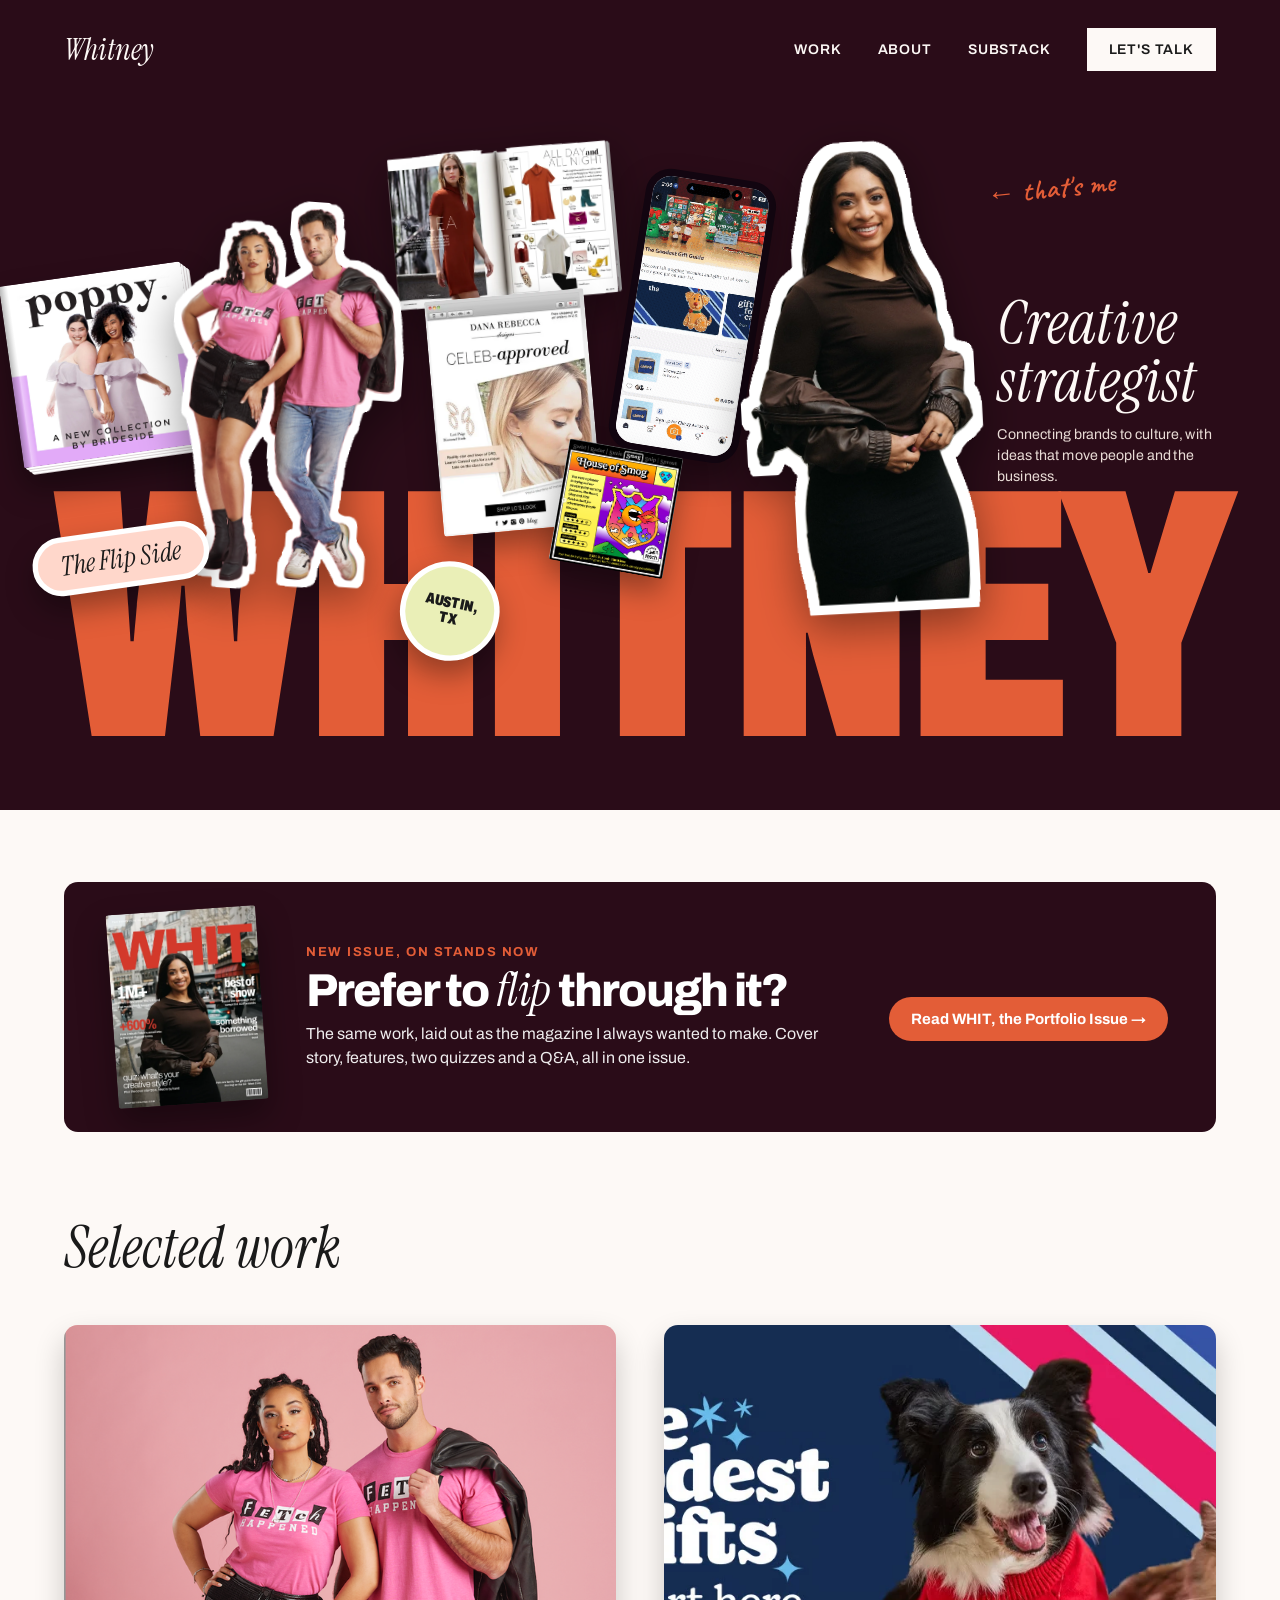
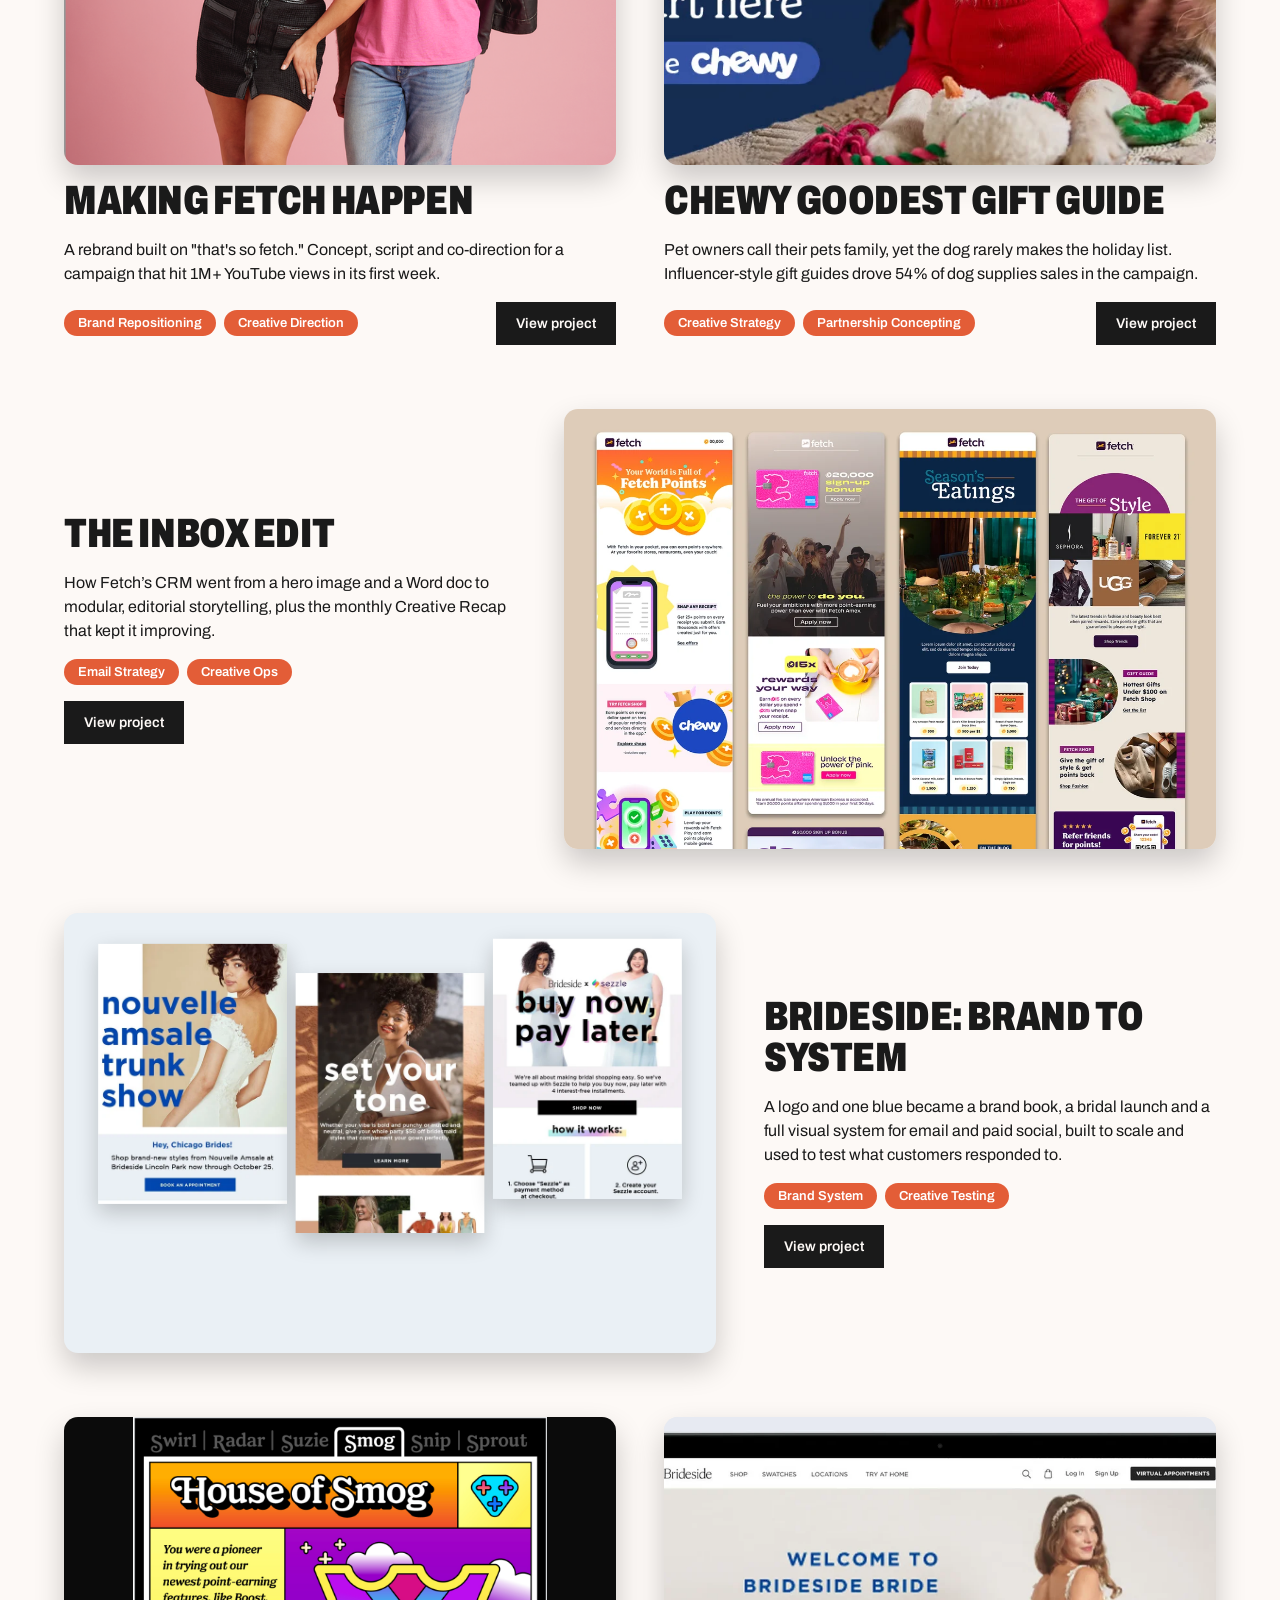
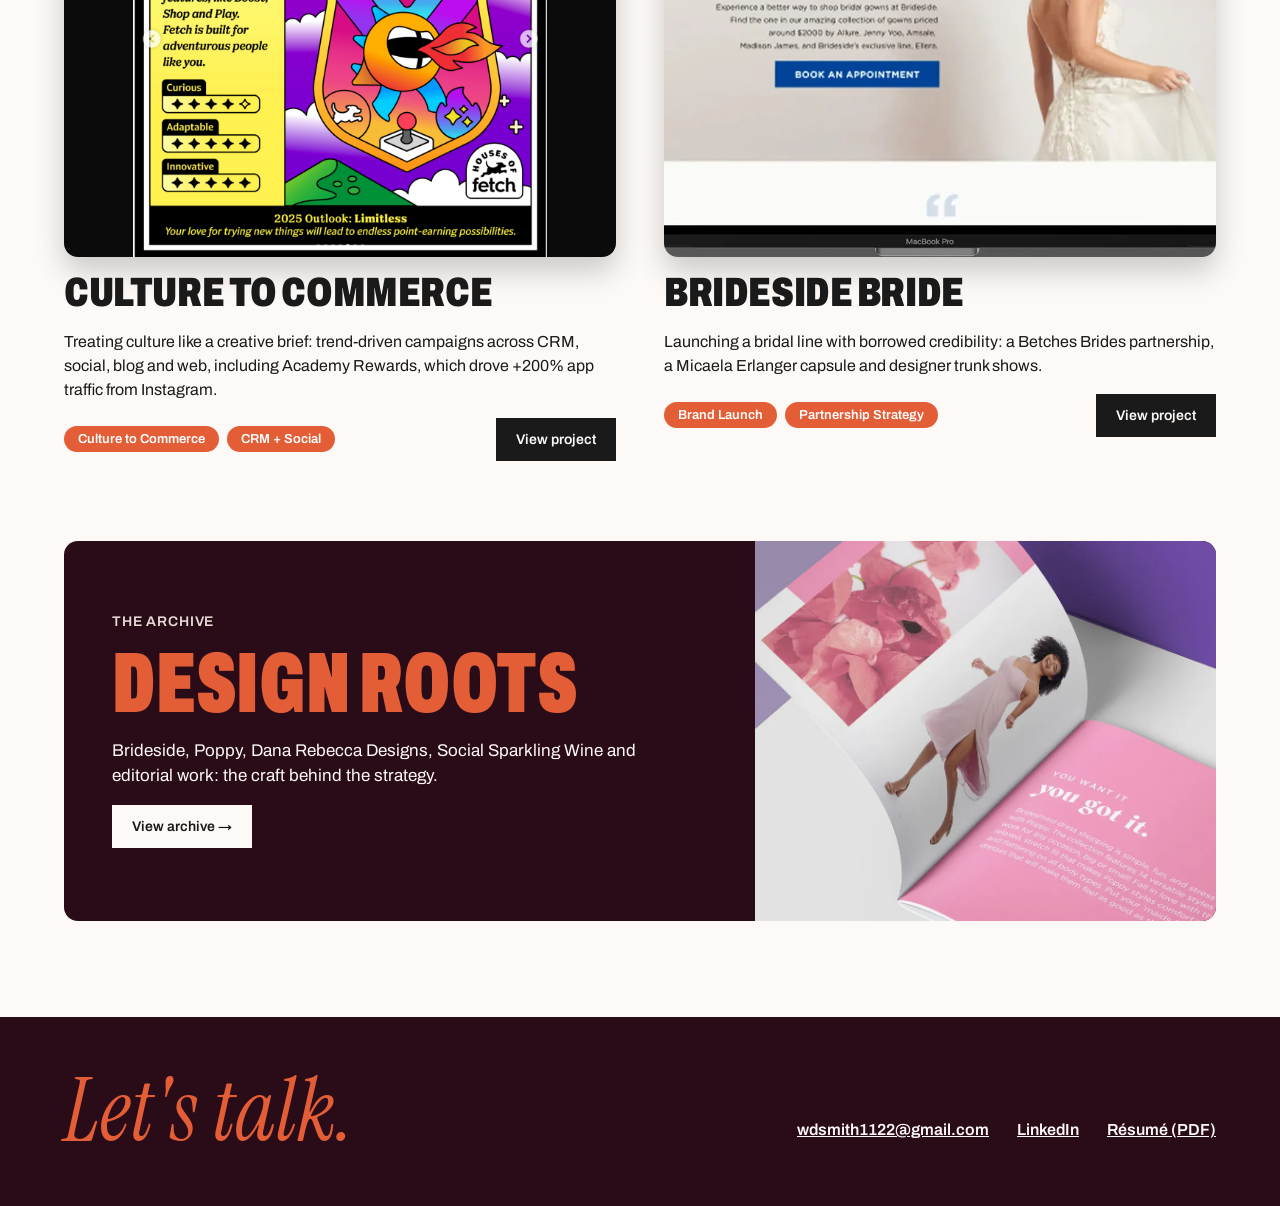
==== index.html @ ccc022b4 "Calmer palette: deep plum, coral, off-white, lime accent Co-Authored-By: Claude Opus 5.5 <noreply@an" ====
<!doctype html>
<html lang="en">
<head>
<meta charset="utf-8">
<meta name="viewport" content="width=device-width, initial-scale=1">
<title>Whitney Delyse Smith · Creative Strategist</title>
<meta name="description" content="Whitney Delyse Smith is a creative strategist and creative director in Austin, TX, connecting brands to culture with ideas that move people and the business.">
<meta property="og:title" content="Whitney Delyse Smith · Creative Strategist">
<meta property="og:description" content="Connecting brands to culture, with ideas that move people and the business.">
<meta property="og:image" content="https://whitneydelyse.com/img/og.jpg">
<meta property="og:type" content="website">
<meta name="twitter:card" content="summary_large_image">
<link rel="icon" href="/favicon.svg" type="image/svg+xml">
<link rel="preload" href="/fonts/archivo.woff" as="font" type="font/woff" crossorigin>
<link rel="stylesheet" href="/site.css">
<style>
.hero{position:relative;z-index:2}
.hero .stage{margin-bottom:calc(-200px * var(--s,1))}
.stage{position:relative;width:100%}
.stage-inner{position:absolute;left:0;top:0;transform-origin:0 0}
.stage-inner>*{position:absolute}
.cut{filter:drop-shadow(0 16px 24px rgba(0,0,0,.4))}
.card-shadow{border-radius:3px;box-shadow:0 16px 32px rgba(0,0,0,.35)}
.booklet{border-radius:2px 4px 4px 2px;box-shadow:2px 2px 0 #fff,3px 3px 0 #d9d2d4,5px 5px 0 #fff,6px 6px 0 #d9d2d4,8px 8px 0 #fff,9px 9px 0 #cfc6c9,0 22px 36px rgba(0,0,0,.45)}
.booklet img{width:100%;height:100%;object-fit:cover;border-radius:inherit}
.booklet::after{content:"";position:absolute;left:0;top:0;bottom:0;width:16px;background:linear-gradient(90deg,rgba(0,0,0,.28),rgba(0,0,0,.06) 45%,rgba(255,255,255,.35) 60%,transparent);border-radius:2px 0 0 2px}
.hero-tag{right:48px;top:220px;width:270px;display:flex;flex-direction:column;gap:16px}
.hero-tag .t,.tag-flow .t{font-family:var(--serif);font-style:italic;font-size:68px;line-height:.95}
.hero-tag p,.tag-flow p{font-size:16px;line-height:1.5;color:var(--sand)}
.tag-flow{display:none;padding:0 var(--pad) 40px;gap:12px;flex-direction:column}
.wordmark{position:relative;padding:24px 0 36px}
.wordmark h1{font-weight:900;font-stretch:62%;font-size:min(400px,27.8vw);line-height:.88;letter-spacing:-.02em;color:var(--gold);text-align:center;text-transform:uppercase}
@media (max-width:1024px){
  .hero-tag{display:none}
  .tag-flow{display:flex}
  .tag-flow .t{font-size:clamp(44px,8vw,64px)}
  .wordmark{padding:16px 0 24px}
}
.issue-ad{padding:72px var(--pad) 0}
.ia{position:relative;display:grid;grid-template-columns:150px 1fr;gap:44px;align-items:center;background:var(--dark);color:#fff;text-decoration:none;border-radius:var(--radius);padding:28px 48px;overflow:hidden}
.ia:hover{color:#fff}.ia:hover .ia-cover{transform:rotate(-2deg) translateY(-6px)}
.ia-cover{transform:rotate(-4deg);transition:transform .3s;box-shadow:0 16px 32px rgba(0,0,0,.35);border-radius:3px;overflow:hidden}
.ia-cover img{width:100%;aspect-ratio:680/880;object-fit:cover}
.ia-txt{display:grid;grid-template-columns:1fr auto;column-gap:40px;row-gap:10px;align-items:end;max-width:none}
.ia-kick,.ia-h,.ia-p{grid-column:1}.ia-cta{grid-column:2;grid-row:2/4;align-self:center!important}
.ia-kick{color:var(--gold);font-size:13px;font-weight:700;letter-spacing:.12em;text-transform:uppercase}
.ia-h{font-weight:800;font-size:clamp(34px,3.6vw,52px);line-height:.92;letter-spacing:-.04em}
.ia-h em{font-family:var(--serif);font-weight:400;font-style:italic;letter-spacing:-.01em}
.ia-p{font-size:16px;line-height:1.45;opacity:.92;max-width:560px}
.ia-cta{align-self:flex-start;background:var(--gold);color:#fff;padding:14px 22px;border-radius:999px;font-weight:700;font-size:15px}
@media (max-width:760px){.issue-ad{padding:48px var(--pad) 0}.ia{grid-template-columns:1fr;gap:24px;padding:32px 24px}.ia-cover{max-width:180px;margin:0 auto}.ia-txt{grid-template-columns:1fr}.ia-cta{grid-column:1;grid-row:auto;justify-self:start}}
#work{padding:88px var(--pad) 96px;display:flex;flex-direction:column;gap:48px}
.work-grid{display:grid;grid-template-columns:repeat(2,minmax(0,1fr));gap:64px 48px}
.card{display:flex;flex-direction:column;gap:16px}
.card h3,.wide h3{font-weight:900;font-stretch:75%;font-size:clamp(32px,3.2vw,46px);line-height:1;text-transform:uppercase;letter-spacing:-.01em}
.card .img{width:100%;height:440px;object-fit:cover;border-radius:var(--radius);box-shadow:0 14px 30px rgba(0,0,0,.2)}
.card a.imglink{display:block}
.drop{margin-top:0}
.wide{grid-column:span 2;display:grid;grid-template-columns:repeat(12,minmax(0,1fr));gap:48px;align-items:center}
.wide .txt{grid-column:span 5;display:flex;flex-direction:column;gap:16px}
.wide .pic{grid-column:span 7;height:440px;border-radius:var(--radius);overflow:hidden;display:block;box-shadow:0 14px 30px rgba(0,0,0,.2)}
.wide .btn{align-self:flex-start}
.mini-stage .stage-inner>img{width:220px;height:303px;object-fit:cover;object-position:50% 0;box-shadow:0 10px 24px rgba(0,0,0,.2)}
.roots{margin-top:32px;background:var(--dark);color:var(--cream);border-radius:var(--radius);text-decoration:none;display:grid;grid-template-columns:repeat(12,minmax(0,1fr));gap:32px;align-items:center;overflow:hidden}
.roots:hover{color:var(--cream)}
.roots .txt{grid-column:span 7;padding:48px;display:flex;flex-direction:column;gap:16px}
.roots .ttl{font-weight:900;font-stretch:62%;font-size:clamp(64px,6.7vw,96px);line-height:.9;text-transform:uppercase;color:var(--gold)}
.roots img{grid-column:span 5;width:100%;height:380px;object-fit:cover;object-position:40% 50%}
@media (max-width:1024px){
  .wide{gap:32px}
  .wide .txt{grid-column:span 6}.wide .pic{grid-column:span 6}
}
@media (max-width:760px){
  #work{padding:56px var(--pad) 64px;gap:32px}
  .work-grid{grid-template-columns:minmax(0,1fr);gap:56px}
  .drop{margin-top:0}
  .card .img{height:auto;aspect-ratio:4/3.4}
  .wide{grid-column:auto;grid-template-columns:minmax(0,1fr);gap:16px}
  .wide .txt,.wide .pic{grid-column:auto}
  .wide .pic{height:auto;aspect-ratio:4/3.4;order:-1}
  .wide .pic.mini-stage{aspect-ratio:auto}
  .roots{grid-template-columns:minmax(0,1fr);gap:0}
  .roots .txt,.roots img{grid-column:auto}
  .roots .txt{padding:28px}
  .roots img{height:240px;order:-1}
}
</style>
</head>
<body>
<a class="skip" href="#work">Skip to work</a>
<div class="page">

<header class="top">
<nav class="nav" aria-label="Main">
<a class="brand" href="/">Whitney</a>
<div class="links">
<a href="#work">Work</a>
<a href="/about/">About</a>
<a href="https://flipsidebywhit.substack.com" target="_blank" rel="noopener">Substack</a>
<a class="cta" href="#contact">Let's talk</a>
</div>
</nav>

<div class="hero">
<div class="stage" data-w="1440" data-h="580" data-w-narrow="1300" data-h-narrow="580">
<div class="stage-inner">
<img src="/img/mag-allday.webp" alt="Suki + Solaine lookbook spread" class="cut" style="left:430px;top:48px;width:270px;transform:rotate(-5deg)">
<div class="booklet" style="left:12px;top:196px;width:206px;height:206px;transform:rotate(-8deg)"><img src="/img/pp-cover.webp" alt="Poppy by Brideside lookbook cover"></div>
<img src="/img/f5f2af0478725aa4eef057b6601c4afe.png" alt="Cutout of two models in Fetch Happened tees" class="cut" style="left:190px;top:114px;height:440px;max-width:none;transform:rotate(4deg)">
<img src="/img/e10358fdbc56f5523f56ff898788fee0.webp" alt="Dana Rebecca Celeb-approved email featuring Lauren Conrad" class="card-shadow" style="left:488px;top:220px;width:180px;transform:rotate(-5deg)">
<div style="left:705px;top:84px;width:148px;height:320px;padding:8px;border-radius:28px;background:var(--ox-2);transform:rotate(9deg);box-shadow:0 16px 32px rgba(0,0,0,.35)"><img src="/img/9ff60d3e0447205bd7736ff23d696007.gif" alt="Fetch app screen recording with the Chewy gift guide" style="width:132px;height:304px;object-fit:cover;object-position:50% 0;border-radius:21px;background:#fff"></div>
<img src="/img/c0eb62f54182c34d6521df8a4551742c.webp" alt="Houses of Fetch recap card: House of Smog" class="card-shadow" style="left:628px;top:392px;width:130px;height:138px;object-fit:cover;transform:rotate(10deg)">
<img src="/img/f87c9c604edeb969b841bc26e8db37a4.png" alt="Cutout of Whitney smiling" class="cut" style="left:832px;top:48px;height:530px;max-width:none;transform:rotate(-3deg)">
<span class="hand" style="left:1110px;top:80px;font-size:32px;color:var(--gold);transform:rotate(-6deg);white-space:nowrap">&larr; that's me</span>
<a href="https://flipsidebywhit.substack.com" target="_blank" rel="noopener" style="left:36px;top:484px;transform:rotate(-8deg);background:var(--pink);color:var(--ox);text-decoration:none;border:6px solid #fff;border-radius:999px;padding:12px 26px;font-family:var(--serif);font-style:italic;font-size:30px;line-height:1;box-shadow:0 16px 32px rgba(0,0,0,.35);white-space:nowrap">The Flip Side</a>
<span style="left:450px;top:520px;width:112px;height:112px;border-radius:50%;border:6px solid #fff;background:var(--lime);color:var(--ox);display:flex;flex-direction:column;align-items:center;justify-content:center;transform:rotate(12deg);font-weight:900;font-stretch:75%;font-size:17px;line-height:1.05;text-transform:uppercase;text-align:center;box-shadow:0 16px 32px rgba(0,0,0,.35)">Austin,<br>TX</span>
<div class="hero-tag">
<span class="t">Creative strategist</span>
<p>Connecting brands to culture, with ideas that move people and the business.</p>
</div>
</div>
</div>
</div>

<div class="wordmark"><h1>Whitney<span class="sr"> Delyse Smith, creative strategist</span></h1></div>
<div class="tag-flow">
<span class="t">Creative strategist</span>
<p>Connecting brands to culture, with ideas that move people and the business.</p>
</div>
</header>

<main>
<section class="issue-ad" aria-label="Read the portfolio as a magazine">
<a class="ia" href="/magazine/">
<div class="ia-cover"><img src="/img/whit-cover.webp" alt="Cover of WHIT, The Portfolio Issue" loading="lazy"></div>
<div class="ia-txt">
<span class="ia-kick">New issue, on stands now</span>
<span class="ia-h">Prefer to <em>flip</em> through it?</span>
<span class="ia-p">The same work, laid out as the magazine I always wanted to make. Cover story, features, two quizzes and a Q&amp;A, all in one issue.</span>
<span class="ia-cta">Read <b>WHIT</b>, the Portfolio Issue &rarr;</span>
</div>
</a>
</section>
<section id="work">
<div style="display:flex;align-items:baseline;gap:24px">
<h2 class="h-section">Selected work</h2>
</div>
<div class="work-grid">

<article class="card">
<a class="imglink" href="/making-fetch-happen/" tabindex="-1" aria-hidden="true"><img class="img" src="/img/50a2e0c58c712f411a15035d5610bd7b.webp" alt="" style="object-position:50% 22%;background:var(--pink)" loading="lazy"></a>
<h3>Making Fetch Happen</h3>
<p class="body">A rebrand built on "that's so fetch." Concept, script and co-direction for a campaign that hit 1M+ YouTube views in its first week.</p>
<div class="tagrow"><div class="tags"><span class="pill">Brand Repositioning</span><span class="pill">Creative Direction</span></div><a class="btn" href="/making-fetch-happen/">View project</a></div>
</article>

<article class="card drop">
<a class="imglink" href="/chewy-gift-guide/" tabindex="-1" aria-hidden="true"><img class="img" src="/img/7b4b87f917652694bda44891c0d646e3.webp" alt="" style="object-position:62% 50%" loading="lazy"></a>
<h3>Chewy Goodest Gift Guide</h3>
<p class="body">Pet owners call their pets family, yet the dog rarely makes the holiday list. Influencer-style gift guides drove 54% of dog supplies sales in the campaign.</p>
<div class="tagrow"><div class="tags"><span class="pill">Creative Strategy</span><span class="pill">Partnership Concepting</span></div><a class="btn" href="/chewy-gift-guide/">View project</a></div>
</article>

<article class="wide">
<div class="txt">
<h3>The Inbox Edit</h3>
<p class="body">How Fetch&rsquo;s CRM went from a hero image and a Word doc to modular, editorial storytelling, plus the monthly Creative Recap that kept it improving.</p>
<div class="tags"><span class="pill">Email Strategy</span><span class="pill">Creative Ops</span></div>
<a class="btn" href="/fetch-email/">View project</a>
</div>
<a class="pic" href="/fetch-email/" tabindex="-1" aria-hidden="true"><img src="/img/64aa64cd17b05e166dabbc33adcb8d55.webp" alt="" style="width:100%;height:100%;object-fit:cover;object-position:50% 0" loading="lazy"></a>
</article>

<article class="wide">
<a class="pic mini-stage" href="/brideside-system/" tabindex="-1" aria-hidden="true" style="background:#EAF0F5">
<div class="stage" data-w="760" data-h="440" style="height:100%">
<div class="stage-inner">
<img src="/img/34ed9cff45be779c2169a8372ba43d58.webp" alt="" style="left:40px;top:36px" loading="lazy">
<img src="/img/1da2da8d241b5a6433d2bf955c11145b.webp" alt="" style="left:270px;top:70px" loading="lazy">
<img src="/img/519c843fa3a79ad856d8524556626ea0.webp" alt="" style="left:500px;top:30px" loading="lazy">
</div>
</div>
</a>
<div class="txt">
<h3>Brideside: Brand to System</h3>
<p class="body">A logo and one blue became a brand book, a bridal launch and a full visual system for email and paid social, built to scale and used to test what customers responded to.</p>
<div class="tags"><span class="pill">Brand System</span><span class="pill">Creative Testing</span></div>
<a class="btn" href="/brideside-system/">View project</a>
</div>
</article>

<article class="card">
<a class="imglink" href="/culture-to-commerce/" tabindex="-1" aria-hidden="true"><img class="img" src="/img/c0eb62f54182c34d6521df8a4551742c.webp" alt="" style="object-fit:contain;background:#0B0B0B" loading="lazy"></a>
<h3>Culture to Commerce</h3>
<p class="body">Treating culture like a creative brief: trend-driven campaigns across CRM, social, blog and web, including Academy Rewards, which drove +200% app traffic from Instagram.</p>
<div class="tagrow"><div class="tags"><span class="pill">Culture to Commerce</span><span class="pill">CRM + Social</span></div><a class="btn" href="/culture-to-commerce/">View project</a></div>
</article>

<article class="card drop">
<a class="imglink" href="/brideside-bride/" tabindex="-1" aria-hidden="true"><img class="img" src="/img/cf546ed3ad93695551b9c2699a071a9a.webp" alt="" style="object-position:50% 0;background:#E6EAF2" loading="lazy"></a>
<h3>Brideside BRIDE</h3>
<p class="body">Launching a bridal line with borrowed credibility: a Betches Brides partnership, a Micaela Erlanger capsule and designer trunk shows.</p>
<div class="tagrow"><div class="tags"><span class="pill">Brand Launch</span><span class="pill">Partnership Strategy</span></div><a class="btn" href="/brideside-bride/">View project</a></div>
</article>

</div>

<a class="roots" href="/design-roots/">
<span class="txt">
<span class="eyebrow muted">The archive</span>
<span class="ttl">Design Roots</span>
<span style="font-size:17px;line-height:1.5">Brideside, Poppy, Dana Rebecca Designs, Social Sparkling Wine and editorial work: the craft behind the strategy.</span>
<span class="btn light" style="align-self:flex-start">View archive &rarr;</span>
</span>
<img src="/img/9933e3904417b1840c2b9928652eb2ff.webp" alt="Poppy brand book spread" loading="lazy">
</a>
</section>
</main>

<footer class="footer" id="contact">
<span class="big">Let's talk.</span>
<div class="links">
<a href="mailto:wdsmith1122@gmail.com">wdsmith1122@gmail.com</a>
<a href="https://www.linkedin.com/in/whitneydsmith1" target="_blank" rel="noopener">LinkedIn</a>
<a href="https://docs.google.com/document/d/1M2qHuFPSoKueWIUL6fcHE2FIn6Q889Xtm_iDmG9Anfg/export?format=pdf" target="_blank" rel="noopener">Résumé (PDF)</a>
</div>
</footer>

</div>
<script src="/site.js" defer></script>
</body>
</html>
---- site.css ----
/* whitneydelyse.com — shared styles */
@font-face{font-family:'Archivo';src:url('/fonts/archivo.woff') format('woff');font-weight:100 900;font-stretch:62% 125%;font-style:normal;font-display:swap}
@font-face{font-family:'Instrument Serif';src:url('/fonts/instrument-serif.woff') format('woff');font-style:normal;font-display:swap}
@font-face{font-family:'Instrument Serif';src:url('/fonts/instrument-serif-italic.woff') format('woff');font-style:italic;font-display:swap}
@font-face{font-family:'Caveat';src:url('/fonts/caveat.woff') format('woff');font-weight:400 700;font-display:swap}

:root{
  --ox:#1A1A1A; --ox-2:#120510; --dark:#2A0C18; --wine:#E35D37; --line:#8A8A8A;
  --cream:#FDF9F6; --sand:#E9DCD6; --blush:#FDF9F6; --pink:#FFD7CB;
  --rose:#E35D37; --gold:#E35D37; --lime:#EAEFB7; --soft:#F6ECE6;
  --pad:64px; --gap:32px; --radius:14px;
  --serif:'Instrument Serif',Georgia,serif;
  --sans:'Archivo',system-ui,sans-serif;
  --hand:'Caveat',cursive;
}
@media (max-width:1024px){:root{--pad:40px;--gap:24px}}
@media (max-width:700px){:root{--pad:20px;--gap:16px;--radius:10px}}

*,*::before,*::after{box-sizing:border-box}
html{-webkit-text-size-adjust:100%;scroll-behavior:smooth}
body{margin:0;font-family:var(--sans);background:var(--blush);color:var(--ox);overflow-x:hidden}
img,video{max-width:100%;display:block}
a{color:var(--ox)} a:hover{color:var(--wine)}
h1,h2,h3,p{margin:0}
.page{max-width:1440px;margin:0 auto;background:var(--blush);min-height:100vh;display:flex;flex-direction:column;overflow:hidden}
.skip{position:absolute;left:-999px;top:0;background:var(--soft);color:var(--ox);padding:10px 16px;z-index:100}
.skip:focus{left:8px;top:8px}

/* ---------- type ---------- */
.serif{font-family:var(--serif);font-style:italic;font-weight:400}
.hand{font-family:var(--hand);font-weight:600}
.cond{font-weight:900;font-stretch:62%;text-transform:uppercase}
.cond75{font-weight:900;font-stretch:75%;text-transform:uppercase}
.eyebrow{font-size:14px;font-weight:600;letter-spacing:.06em;text-transform:uppercase}
.label{font-size:12px;font-weight:600;letter-spacing:.08em;text-transform:uppercase}
.h-section{font-family:var(--serif);font-style:italic;font-weight:400;font-size:clamp(40px,4.45vw,64px);line-height:1}
.h-big{font-family:var(--serif);font-style:italic;font-weight:400;font-size:clamp(56px,8.3vw,120px);line-height:.9}
.h-hero{font-weight:900;font-stretch:62%;text-transform:uppercase;font-size:clamp(68px,15.3vw,220px);line-height:.86;letter-spacing:-.015em;color:var(--gold)}
.dek{font-family:var(--serif);font-style:italic;font-size:clamp(26px,3.05vw,44px);line-height:1.15;max-width:900px}
.body-lg{font-size:clamp(18px,1.53vw,22px);line-height:1.55}
.body{font-size:16px;line-height:1.5}
.muted{color:var(--sand)}

/* ---------- nav ---------- */
.top{background:var(--dark);color:var(--cream);display:flex;flex-direction:column}
.nav{display:flex;justify-content:space-between;align-items:center;gap:16px 24px;padding:28px var(--pad);flex-wrap:wrap}
.nav .brand{font-family:var(--serif);font-style:italic;font-size:30px;color:var(--cream);text-decoration:none;white-space:nowrap}
.nav .links{display:flex;gap:36px;align-items:center;font-size:14px;font-weight:600;text-transform:uppercase;letter-spacing:.06em}
.nav .links a{color:var(--cream);text-decoration:none;padding:12px 0}
.nav .links a.cta{background:var(--cream);color:var(--ox);padding:14px 22px}
.nav .links a:hover{color:var(--gold)} .nav .links a.cta:hover{background:var(--soft);color:var(--ox)}
@media (max-width:700px){
  .nav{padding:18px var(--pad)}
  .nav .brand{font-size:26px}
  .nav .links{gap:20px;font-size:12px;width:100%;justify-content:space-between}
  .nav .links a.cta{padding:10px 14px}
}

/* ---------- buttons & pills ---------- */
.btn{display:inline-block;background:var(--ox);color:var(--cream);text-decoration:none;padding:14px 20px;font-size:14px;font-weight:600;white-space:nowrap}
.btn:hover{background:var(--wine);color:var(--cream)}
.btn.light{background:var(--cream);color:var(--ox)}
.tags{display:flex;gap:8px;flex-wrap:wrap}
.pill{background:var(--rose);color:#fff;border-radius:999px;padding:6px 14px;font-size:13px;font-weight:600;white-space:nowrap}
.tagrow{display:flex;justify-content:space-between;align-items:center;gap:16px;flex-wrap:wrap}

/* ---------- layout ---------- */
.wrap{padding-left:var(--pad);padding-right:var(--pad)}
.g12{display:grid;grid-template-columns:repeat(12,minmax(0,1fr));gap:var(--gap)}
.s2{grid-column:span 2}.s3{grid-column:span 3}.s4{grid-column:span 4}.s5{grid-column:span 5}.s6{grid-column:span 6}
.s7{grid-column:span 7}.s8{grid-column:span 8}.s9{grid-column:span 9}.s10{grid-column:span 10}.s12{grid-column:span 12}
.cols2{display:grid;grid-template-columns:repeat(2,minmax(0,1fr));gap:24px}
.cols3{display:grid;grid-template-columns:repeat(3,minmax(0,1fr));gap:24px}
.cols4{display:grid;grid-template-columns:repeat(4,minmax(0,1fr));gap:24px}
.span2{grid-column:span 2}
.stack{display:flex;flex-direction:column}
@media (max-width:900px){
  .g12>*{grid-column:1/-1}
  .cols4{grid-template-columns:repeat(2,minmax(0,1fr))}
  .cols3{grid-template-columns:repeat(2,minmax(0,1fr))}
  .cols3>.span2{grid-column:1/-1}
}
@media (max-width:600px){
  .cols2,.cols3,.cols4{grid-template-columns:minmax(0,1fr)}
  .span2{grid-column:auto}
  .cols4.keep2{grid-template-columns:repeat(2,minmax(0,1fr))}
}

/* ---------- case study header ---------- */
.cs-head{padding:48px var(--pad) 0;display:flex;flex-direction:column;gap:28px}
.back{color:var(--sand);font-size:14px;font-weight:600;text-transform:uppercase;letter-spacing:.06em;text-decoration:none;padding:8px 0;align-self:flex-start}
.back:hover{color:var(--gold)}
.meta{margin:56px var(--pad) 0;border-top:1px solid var(--line);padding-top:24px;display:grid;grid-template-columns:repeat(4,minmax(0,1fr));gap:32px}
.meta>div{display:flex;flex-direction:column;gap:6px}
.meta .label{color:var(--sand)} .meta span:last-child{font-size:18px;line-height:1.35}
@media (max-width:900px){.meta{grid-template-columns:repeat(2,minmax(0,1fr));gap:24px}}
@media (max-width:700px){.cs-head{padding-top:28px;gap:20px}.meta{margin-top:36px}.meta span:last-child{font-size:16px}}

/* ---------- media ---------- */
.ph{width:100%;object-fit:cover;border-radius:var(--radius);background:var(--pink)}
.h-440{height:440px}.h-480{height:480px}.h-560{height:560px}.h-680{height:680px}
@media (max-width:1024px){.h-680{height:520px}.h-560{height:460px}}
@media (max-width:700px){
  .h-440,.h-480,.h-560{height:auto;aspect-ratio:4/5}
  .h-680{height:auto;aspect-ratio:4/3}
  .ph.wide{aspect-ratio:4/3}
}
.shadow{box-shadow:0 14px 30px rgba(58,15,18,.2)}

.video{position:relative;display:block;border-radius:var(--radius);overflow:hidden;background:var(--dark);text-decoration:none}
.video img{width:100%;height:100%;object-fit:cover}
.video .play{position:absolute;left:50%;top:50%;width:136px;height:136px;transform:translate(-50%,-50%);border-radius:50%;background:var(--soft);display:flex;align-items:center;justify-content:center;box-shadow:0 12px 32px rgba(0,0,0,.35);transition:transform .2s}
.video:hover .play{transform:translate(-50%,-50%) scale(1.06)}
.video .chip{position:absolute;left:28px;bottom:28px;background:var(--dark);color:var(--cream);border-radius:999px;padding:12px 20px;font-size:15px;font-weight:700;letter-spacing:.04em;text-transform:uppercase}
.video iframe{position:absolute;inset:0;width:100%;height:100%;border:0}
@media (max-width:700px){.video .play{width:84px;height:84px}.video .play svg{width:34px;height:34px}.video .chip{left:14px;bottom:14px;font-size:12px;padding:9px 14px}}

/* ---------- stats ---------- */
.stat{background:var(--dark);color:var(--cream);border-radius:var(--radius);padding:36px;display:flex;flex-direction:column;gap:12px}
.stat .num{font-weight:900;font-stretch:62%;font-size:clamp(64px,6.7vw,96px);line-height:.9;color:var(--gold)}
.stat .cap{font-size:16px;line-height:1.4}
@media (max-width:700px){.stat{padding:24px}}

/* ---------- callouts ---------- */
.callout{background:var(--pink);border-radius:var(--radius);padding:48px;display:flex;flex-direction:column;gap:16px}
.callout .big{font-weight:900;font-stretch:75%;font-size:clamp(30px,3.9vw,56px);line-height:1.02;text-transform:uppercase}
@media (max-width:700px){.callout{padding:28px}}

/* ---------- next project ---------- */
a.next{margin:120px var(--pad) 96px;border-top:1px solid var(--ox);padding-top:32px;display:flex;justify-content:space-between;align-items:flex-end;gap:24px;text-decoration:none;color:var(--ox)}
a.next .title{font-weight:900;font-stretch:62%;font-size:clamp(48px,8.3vw,120px);line-height:.9;text-transform:uppercase}
a.next .arrow{font-size:clamp(40px,5vw,72px);line-height:1;transition:transform .2s}
a.next:hover .arrow{transform:translateX(8px)}
@media (max-width:700px){a.next{margin:72px var(--pad) 56px}}

/* ---------- footer ---------- */
.footer{margin-top:auto;background:var(--dark);color:var(--cream);padding:56px var(--pad);display:flex;justify-content:space-between;align-items:flex-end;gap:24px;flex-wrap:wrap}
.footer .big{font-family:var(--serif);font-style:italic;font-size:clamp(64px,6.7vw,96px);line-height:.9;color:var(--gold)}
.footer .links{display:flex;gap:28px;font-size:16px;font-weight:600;flex-wrap:wrap}
.footer .links a{color:var(--cream);padding:12px 0}
.footer .links a:hover{color:var(--gold)}
@media (max-width:700px){.footer{flex-direction:column;align-items:flex-start;padding:44px var(--pad)}.footer .links{flex-direction:column;gap:4px}}

/* ---------- slider ---------- */
.slider{position:relative}
.slider .swipe{display:flex;overflow-x:auto;scroll-snap-type:x mandatory;scrollbar-width:none;-webkit-overflow-scrolling:touch;overscroll-behavior-x:contain}
.slider .swipe::-webkit-scrollbar{display:none}
.slider .swipe>*{flex:0 0 100%;scroll-snap-align:start}
.slider .dots{display:flex;gap:10px;justify-content:center;padding-top:16px}
.slider .dots button{width:10px;height:10px;padding:0;border:0;border-radius:50%;background:currentColor;opacity:.3;cursor:pointer}
.slider .dots button[aria-current="true"]{opacity:1;width:26px;border-radius:999px}
.slider .arrow{position:absolute;top:50%;transform:translateY(-50%);width:48px;height:48px;border-radius:50%;border:0;background:var(--cream);color:var(--ox);font-size:22px;cursor:pointer;box-shadow:0 6px 16px rgba(0,0,0,.2);display:flex;align-items:center;justify-content:center;z-index:2}
.slider .arrow.prev{left:12px}.slider .arrow.next{right:12px}
.slider .arrow[disabled]{opacity:0;pointer-events:none}
@media (hover:none){.slider .arrow{display:none}}

/* utilities */
.sr{position:absolute;width:1px;height:1px;overflow:hidden;clip:rect(0 0 0 0);white-space:nowrap}
.rot-l{transform:rotate(-1.2deg)}.rot-r{transform:rotate(1.4deg)}
@media (max-width:700px){.rot-l,.rot-r{transform:none}}
@media (prefers-reduced-motion:reduce){html{scroll-behavior:auto}*{transition:none!important}}
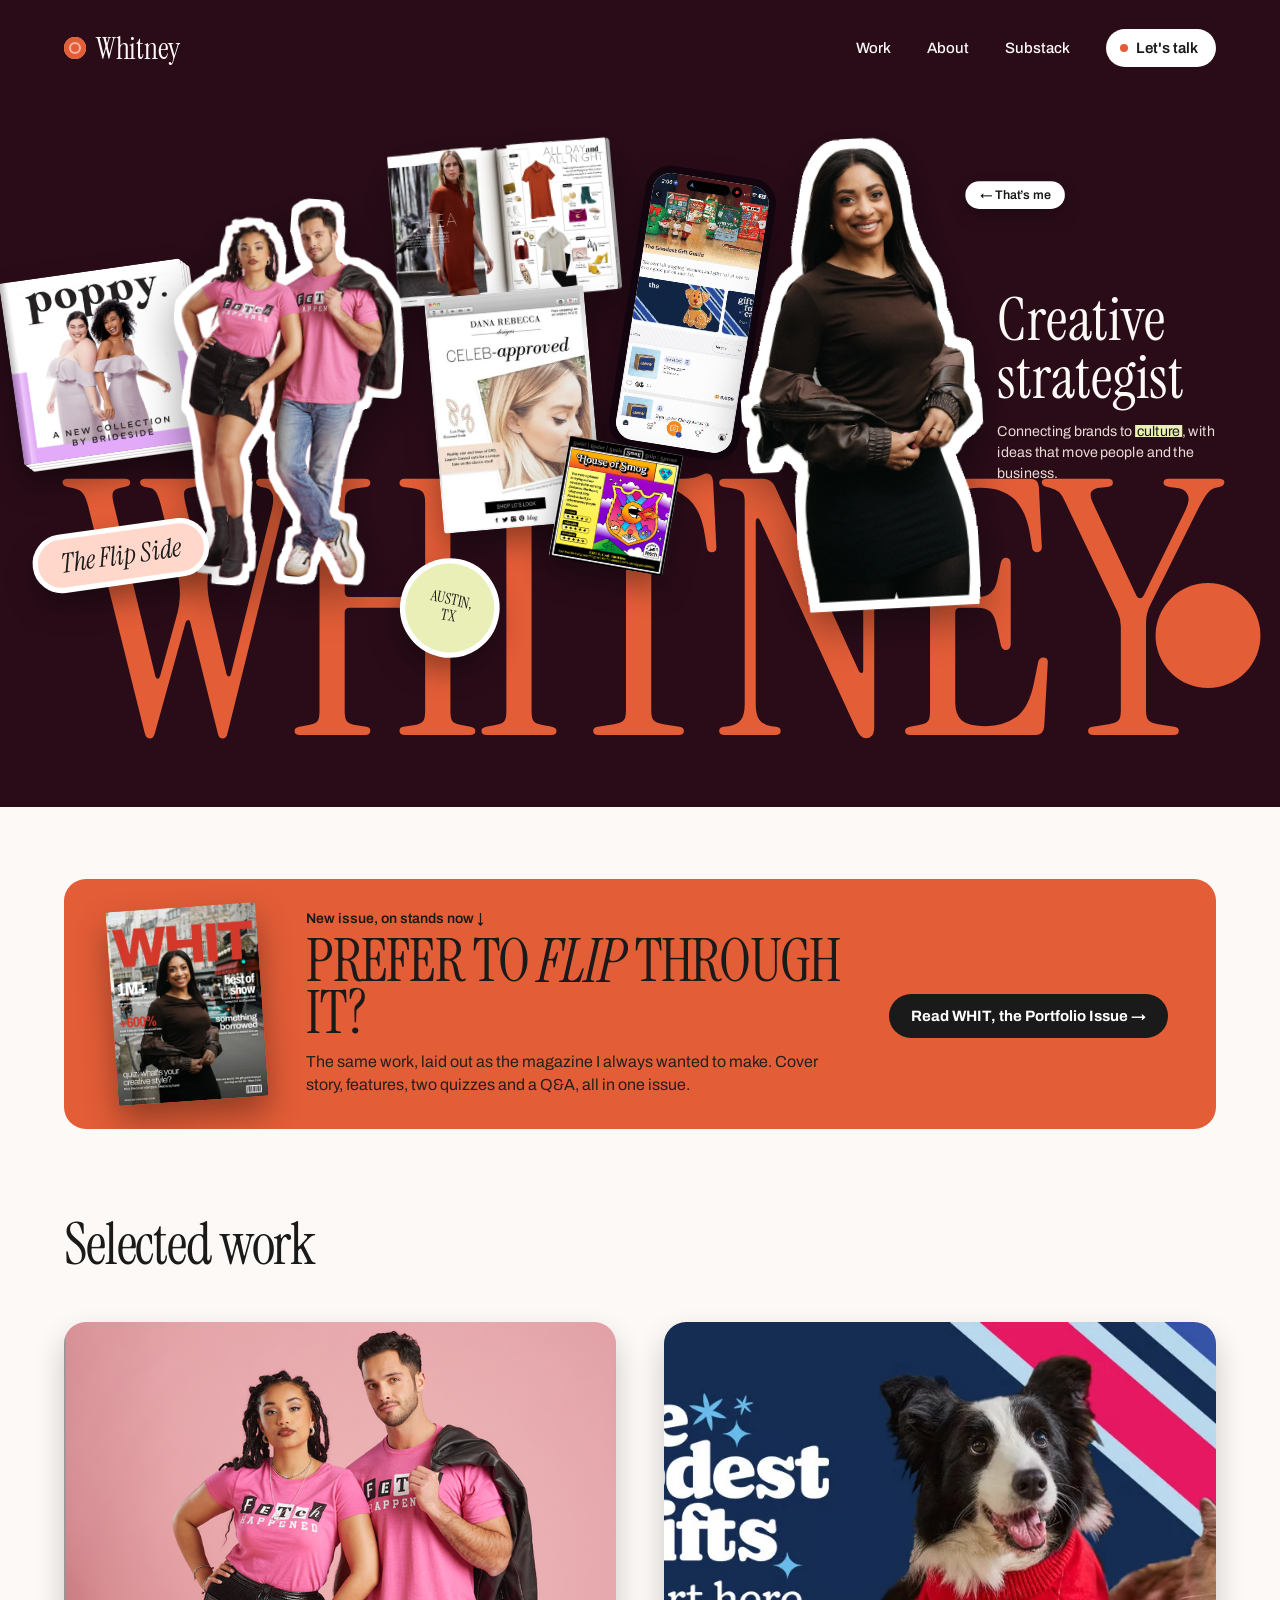
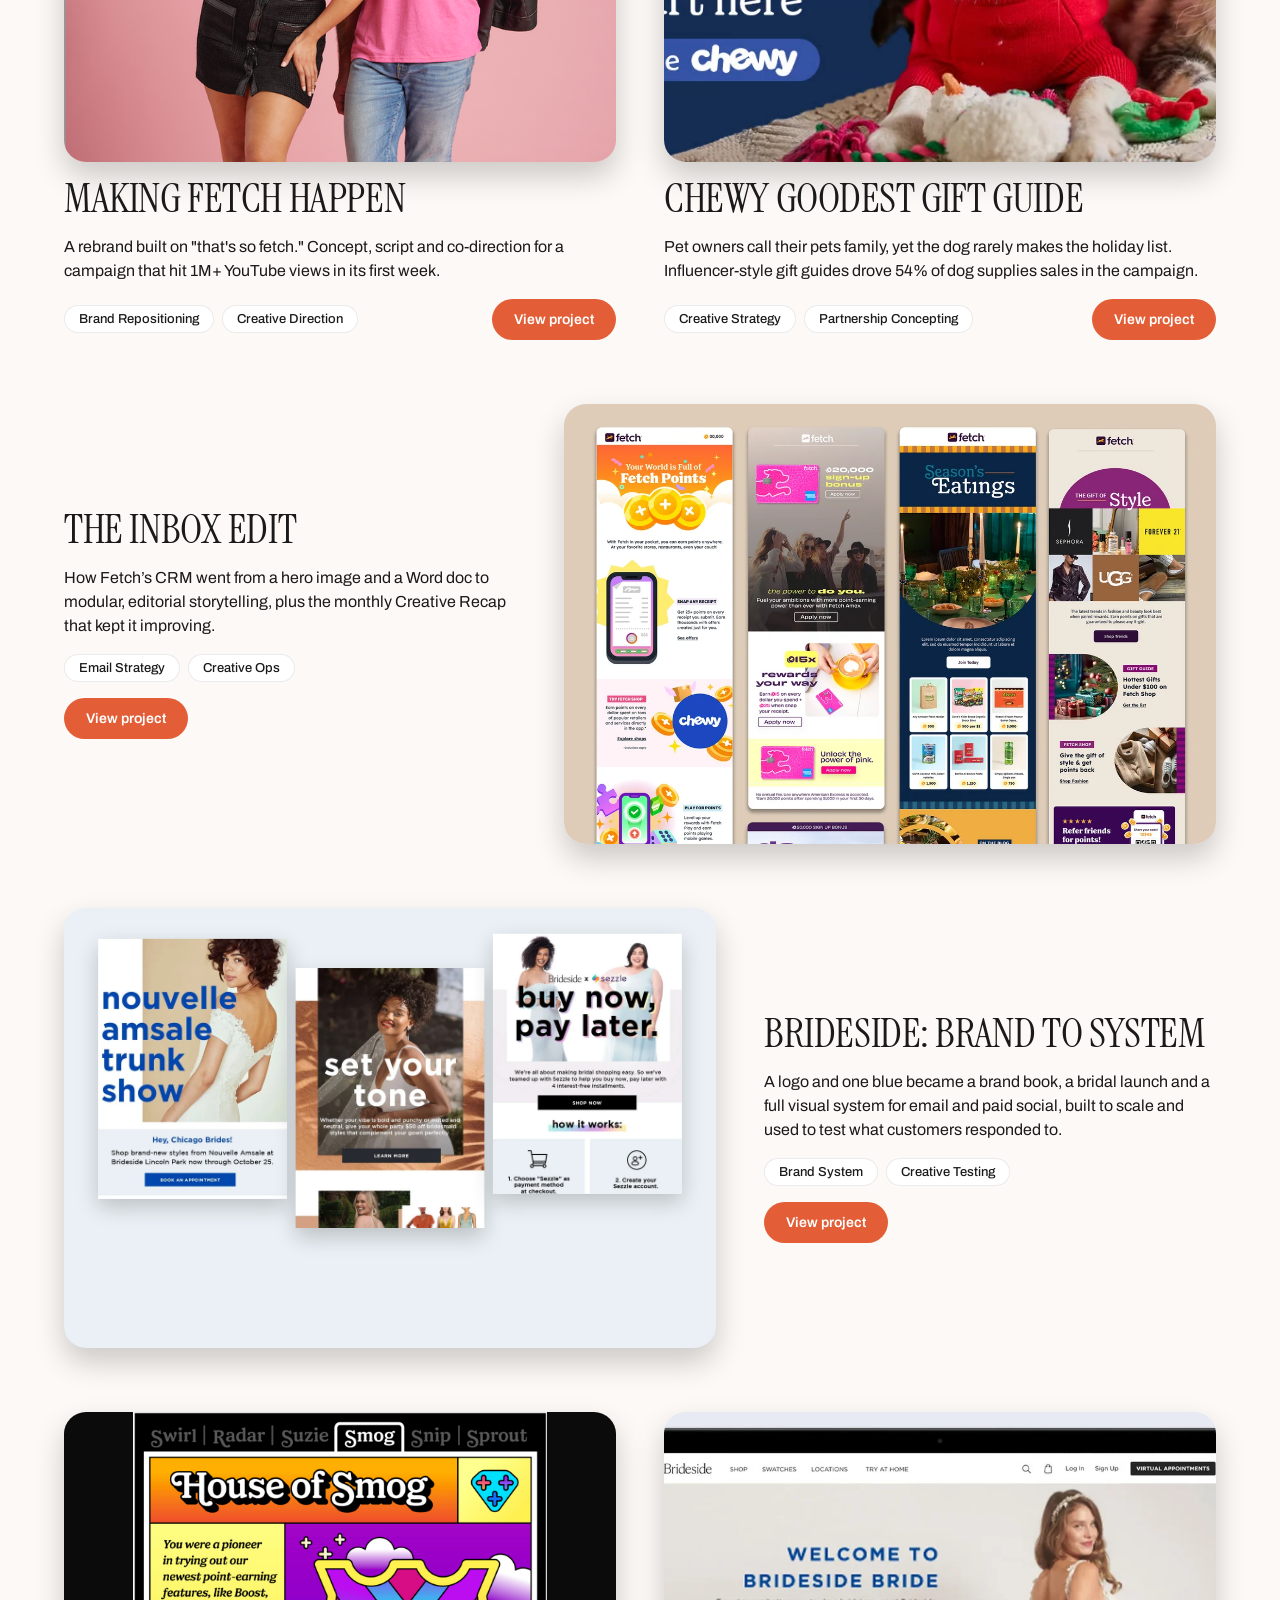
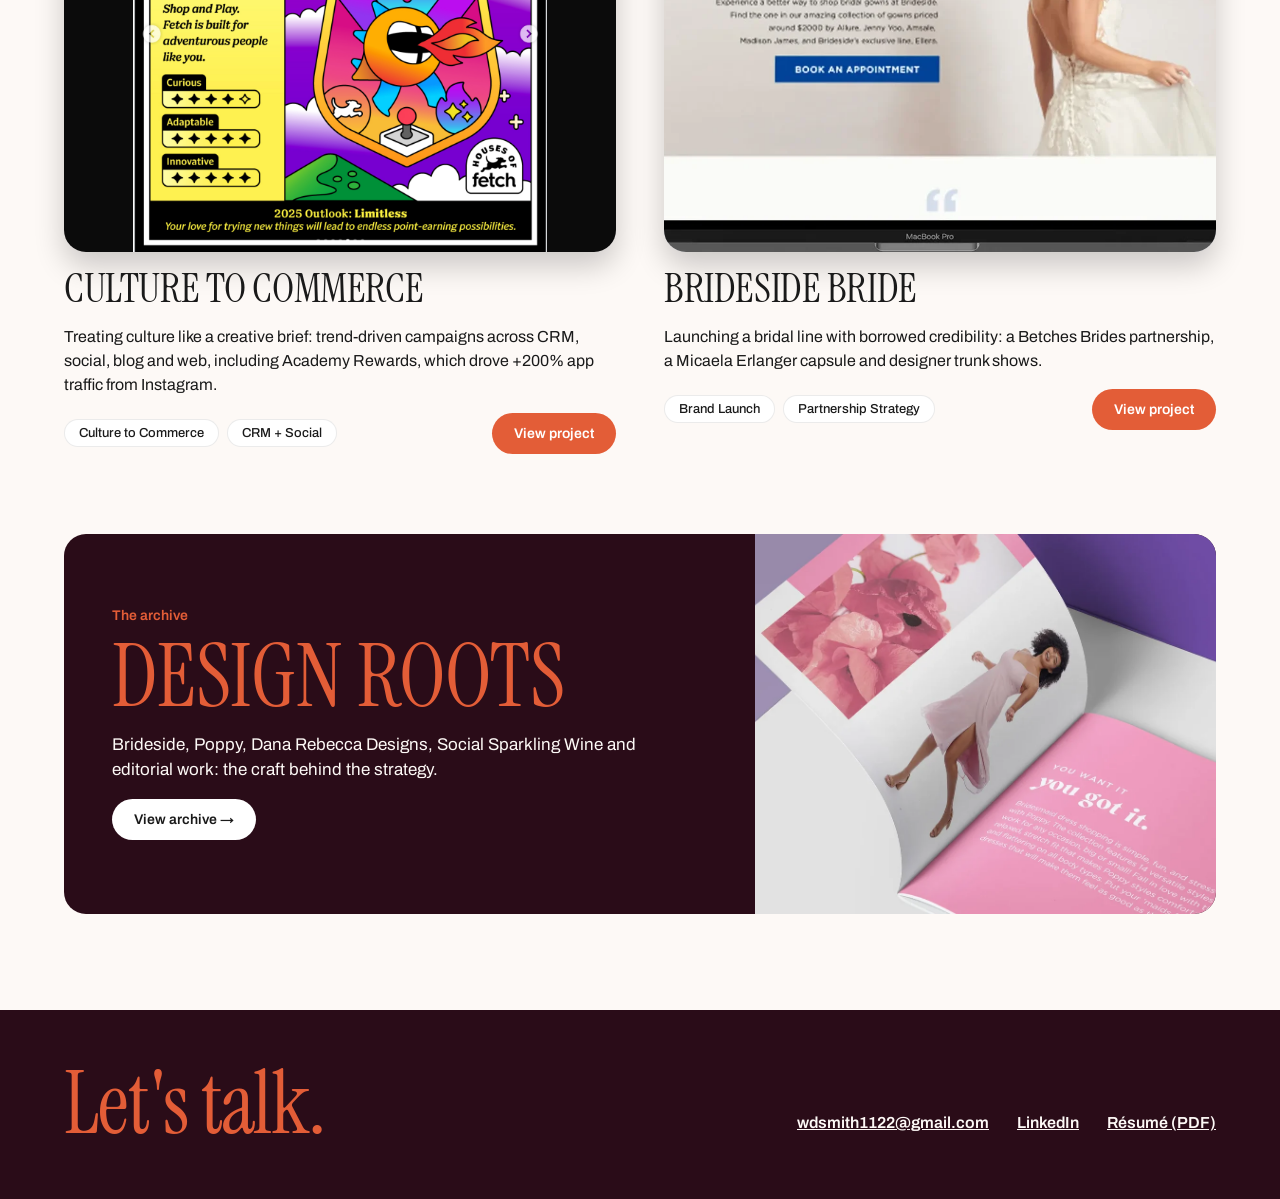
==== commit 6d1ef4bd: "Restyle site after soft-editorial template: serif display, pills, highlighter, badge Co-Authored-By:" ====
--- a/index.html
+++ b/index.html
@@ -25,11 +25,12 @@
 .booklet img{width:100%;height:100%;object-fit:cover;border-radius:inherit}
 .booklet::after{content:"";position:absolute;left:0;top:0;bottom:0;width:16px;background:linear-gradient(90deg,rgba(0,0,0,.28),rgba(0,0,0,.06) 45%,rgba(255,255,255,.35) 60%,transparent);border-radius:2px 0 0 2px}
 .hero-tag{right:48px;top:220px;width:270px;display:flex;flex-direction:column;gap:16px}
-.hero-tag .t,.tag-flow .t{font-family:var(--serif);font-style:italic;font-size:68px;line-height:.95}
+.tagpill{background:#fff;color:var(--ox);border-radius:999px;padding:8px 16px;font-size:14px;font-weight:600;white-space:nowrap;box-shadow:0 8px 18px rgba(0,0,0,.25)}
+.hero-tag .t,.tag-flow .t{font-family:var(--serif);font-style:normal;font-size:68px;line-height:.95}
 .hero-tag p,.tag-flow p{font-size:16px;line-height:1.5;color:var(--sand)}
 .tag-flow{display:none;padding:0 var(--pad) 40px;gap:12px;flex-direction:column}
 .wordmark{position:relative;padding:24px 0 36px}
-.wordmark h1{font-weight:900;font-stretch:62%;font-size:min(400px,27.8vw);line-height:.88;letter-spacing:-.02em;color:var(--gold);text-align:center;text-transform:uppercase}
+.wordmark h1{font-family:var(--serif);font-weight:400;font-stretch:100%;font-size:min(400px,27.8vw);line-height:.88;letter-spacing:-.02em;color:var(--gold);text-align:center;text-transform:uppercase}
 @media (max-width:1024px){
   .hero-tag{display:none}
   .tag-flow{display:flex}
@@ -37,22 +38,22 @@
   .wordmark{padding:16px 0 24px}
 }
 .issue-ad{padding:72px var(--pad) 0}
-.ia{position:relative;display:grid;grid-template-columns:150px 1fr;gap:44px;align-items:center;background:var(--dark);color:#fff;text-decoration:none;border-radius:var(--radius);padding:28px 48px;overflow:hidden}
-.ia:hover{color:#fff}.ia:hover .ia-cover{transform:rotate(-2deg) translateY(-6px)}
+.ia{position:relative;display:grid;grid-template-columns:150px 1fr;gap:44px;align-items:center;background:var(--coral);color:var(--ox);text-decoration:none;border-radius:var(--radius);padding:28px 48px;overflow:hidden}
+.ia:hover{color:var(--ox)}.ia:hover .ia-cover{transform:rotate(-2deg) translateY(-6px)}
 .ia-cover{transform:rotate(-4deg);transition:transform .3s;box-shadow:0 16px 32px rgba(0,0,0,.35);border-radius:3px;overflow:hidden}
 .ia-cover img{width:100%;aspect-ratio:680/880;object-fit:cover}
 .ia-txt{display:grid;grid-template-columns:1fr auto;column-gap:40px;row-gap:10px;align-items:end;max-width:none}
 .ia-kick,.ia-h,.ia-p{grid-column:1}.ia-cta{grid-column:2;grid-row:2/4;align-self:center!important}
-.ia-kick{color:var(--gold);font-size:13px;font-weight:700;letter-spacing:.12em;text-transform:uppercase}
-.ia-h{font-weight:800;font-size:clamp(34px,3.6vw,52px);line-height:.92;letter-spacing:-.04em}
+.ia-kick{color:var(--ox);font-size:14px;font-weight:600}
+.ia-h{font-family:var(--serif);font-weight:400;text-transform:uppercase;font-size:clamp(40px,4.6vw,68px);line-height:.88;letter-spacing:-.02em}
 .ia-h em{font-family:var(--serif);font-weight:400;font-style:italic;letter-spacing:-.01em}
 .ia-p{font-size:16px;line-height:1.45;opacity:.92;max-width:560px}
-.ia-cta{align-self:flex-start;background:var(--gold);color:#fff;padding:14px 22px;border-radius:999px;font-weight:700;font-size:15px}
+.ia-cta{align-self:flex-start;background:var(--ox);color:#fff;padding:14px 22px;border-radius:999px;font-weight:700;font-size:15px}
 @media (max-width:760px){.issue-ad{padding:48px var(--pad) 0}.ia{grid-template-columns:1fr;gap:24px;padding:32px 24px}.ia-cover{max-width:180px;margin:0 auto}.ia-txt{grid-template-columns:1fr}.ia-cta{grid-column:1;grid-row:auto;justify-self:start}}
 #work{padding:88px var(--pad) 96px;display:flex;flex-direction:column;gap:48px}
 .work-grid{display:grid;grid-template-columns:repeat(2,minmax(0,1fr));gap:64px 48px}
 .card{display:flex;flex-direction:column;gap:16px}
-.card h3,.wide h3{font-weight:900;font-stretch:75%;font-size:clamp(32px,3.2vw,46px);line-height:1;text-transform:uppercase;letter-spacing:-.01em}
+.card h3,.wide h3{font-family:var(--serif);font-weight:400;font-stretch:100%;font-size:clamp(32px,3.2vw,46px);line-height:1;text-transform:uppercase;letter-spacing:-.01em}
 .card .img{width:100%;height:440px;object-fit:cover;border-radius:var(--radius);box-shadow:0 14px 30px rgba(0,0,0,.2)}
 .card a.imglink{display:block}
 .drop{margin-top:0}
@@ -64,7 +65,7 @@
 .roots{margin-top:32px;background:var(--dark);color:var(--cream);border-radius:var(--radius);text-decoration:none;display:grid;grid-template-columns:repeat(12,minmax(0,1fr));gap:32px;align-items:center;overflow:hidden}
 .roots:hover{color:var(--cream)}
 .roots .txt{grid-column:span 7;padding:48px;display:flex;flex-direction:column;gap:16px}
-.roots .ttl{font-weight:900;font-stretch:62%;font-size:clamp(64px,6.7vw,96px);line-height:.9;text-transform:uppercase;color:var(--gold)}
+.roots .ttl{font-family:var(--serif);font-weight:400;font-stretch:100%;font-size:clamp(64px,6.7vw,96px);line-height:.9;text-transform:uppercase;color:var(--gold)}
 .roots img{grid-column:span 5;width:100%;height:380px;object-fit:cover;object-position:40% 50%}
 @media (max-width:1024px){
   .wide{gap:32px}
@@ -111,12 +112,13 @@
 <div style="left:705px;top:84px;width:148px;height:320px;padding:8px;border-radius:28px;background:var(--ox-2);transform:rotate(9deg);box-shadow:0 16px 32px rgba(0,0,0,.35)"><img src="/img/9ff60d3e0447205bd7736ff23d696007.gif" alt="Fetch app screen recording with the Chewy gift guide" style="width:132px;height:304px;object-fit:cover;object-position:50% 0;border-radius:21px;background:#fff"></div>
 <img src="/img/c0eb62f54182c34d6521df8a4551742c.webp" alt="Houses of Fetch recap card: House of Smog" class="card-shadow" style="left:628px;top:392px;width:130px;height:138px;object-fit:cover;transform:rotate(10deg)">
 <img src="/img/f87c9c604edeb969b841bc26e8db37a4.png" alt="Cutout of Whitney smiling" class="cut" style="left:832px;top:48px;height:530px;max-width:none;transform:rotate(-3deg)">
-<span class="hand" style="left:1110px;top:80px;font-size:32px;color:var(--gold);transform:rotate(-6deg);white-space:nowrap">&larr; that's me</span>
+<span class="tagpill" style="left:1086px;top:96px">&larr; That&rsquo;s me</span>
+<span class="spin-badge" style="left:1300px;top:548px" aria-hidden="true"><svg viewBox="0 0 120 120"><defs><path id="sbp" d="M60,60 m-44,0 a44,44 0 1,1 88,0 a44,44 0 1,1 -88,0"/></defs><text><textPath href="#sbp">Creative strategist &middot; Austin, TX &middot; </textPath></text></svg></span>
 <a href="https://flipsidebywhit.substack.com" target="_blank" rel="noopener" style="left:36px;top:484px;transform:rotate(-8deg);background:var(--pink);color:var(--ox);text-decoration:none;border:6px solid #fff;border-radius:999px;padding:12px 26px;font-family:var(--serif);font-style:italic;font-size:30px;line-height:1;box-shadow:0 16px 32px rgba(0,0,0,.35);white-space:nowrap">The Flip Side</a>
-<span style="left:450px;top:520px;width:112px;height:112px;border-radius:50%;border:6px solid #fff;background:var(--lime);color:var(--ox);display:flex;flex-direction:column;align-items:center;justify-content:center;transform:rotate(12deg);font-weight:900;font-stretch:75%;font-size:17px;line-height:1.05;text-transform:uppercase;text-align:center;box-shadow:0 16px 32px rgba(0,0,0,.35)">Austin,<br>TX</span>
+<span style="left:450px;top:520px;width:112px;height:112px;border-radius:50%;border:6px solid #fff;background:var(--lime);color:var(--ox);display:flex;flex-direction:column;align-items:center;justify-content:center;transform:rotate(12deg);font-family:var(--serif);font-weight:400;font-stretch:100%;font-size:17px;line-height:1.05;text-transform:uppercase;text-align:center;box-shadow:0 16px 32px rgba(0,0,0,.35)">Austin,<br>TX</span>
 <div class="hero-tag">
 <span class="t">Creative strategist</span>
-<p>Connecting brands to culture, with ideas that move people and the business.</p>
+<p>Connecting brands to <span class="hl" style="color:var(--ox)">culture</span>, with ideas that move people and the business.</p>
 </div>
 </div>
 </div>
@@ -125,7 +127,7 @@
 <div class="wordmark"><h1>Whitney<span class="sr"> Delyse Smith, creative strategist</span></h1></div>
 <div class="tag-flow">
 <span class="t">Creative strategist</span>
-<p>Connecting brands to culture, with ideas that move people and the business.</p>
+<p>Connecting brands to <span class="hl" style="color:var(--ox)">culture</span>, with ideas that move people and the business.</p>
 </div>
 </header>
 
@@ -134,7 +136,7 @@
 <a class="ia" href="/magazine/">
 <div class="ia-cover"><img src="/img/whit-cover.webp" alt="Cover of WHIT, The Portfolio Issue" loading="lazy"></div>
 <div class="ia-txt">
-<span class="ia-kick">New issue, on stands now</span>
+<span class="ia-kick">New issue, on stands now &darr;</span>
 <span class="ia-h">Prefer to <em>flip</em> through it?</span>
 <span class="ia-p">The same work, laid out as the magazine I always wanted to make. Cover story, features, two quizzes and a Q&amp;A, all in one issue.</span>
 <span class="ia-cta">Read <b>WHIT</b>, the Portfolio Issue &rarr;</span>
--- a/site.css
+++ b/site.css
@@ -29,13 +29,13 @@
 /* ---------- type ---------- */
 .serif{font-family:var(--serif);font-style:italic;font-weight:400}
 .hand{font-family:var(--hand);font-weight:600}
-.cond{font-weight:900;font-stretch:62%;text-transform:uppercase}
-.cond75{font-weight:900;font-stretch:75%;text-transform:uppercase}
+.cond{font-family:var(--serif);font-weight:400;font-stretch:100%;text-transform:uppercase}
+.cond75{font-family:var(--serif);font-weight:400;font-stretch:100%;text-transform:uppercase}
 .eyebrow{font-size:14px;font-weight:600;letter-spacing:.06em;text-transform:uppercase}
 .label{font-size:12px;font-weight:600;letter-spacing:.08em;text-transform:uppercase}
 .h-section{font-family:var(--serif);font-style:italic;font-weight:400;font-size:clamp(40px,4.45vw,64px);line-height:1}
 .h-big{font-family:var(--serif);font-style:italic;font-weight:400;font-size:clamp(56px,8.3vw,120px);line-height:.9}
-.h-hero{font-weight:900;font-stretch:62%;text-transform:uppercase;font-size:clamp(68px,15.3vw,220px);line-height:.86;letter-spacing:-.015em;color:var(--gold)}
+.h-hero{font-family:var(--serif);font-weight:400;font-stretch:100%;text-transform:uppercase;font-size:clamp(68px,15.3vw,220px);line-height:.86;letter-spacing:-.015em;color:var(--gold)}
 .dek{font-family:var(--serif);font-style:italic;font-size:clamp(26px,3.05vw,44px);line-height:1.15;max-width:900px}
 .body-lg{font-size:clamp(18px,1.53vw,22px);line-height:1.55}
 .body{font-size:16px;line-height:1.5}
@@ -117,18 +117,18 @@
 
 /* ---------- stats ---------- */
 .stat{background:var(--dark);color:var(--cream);border-radius:var(--radius);padding:36px;display:flex;flex-direction:column;gap:12px}
-.stat .num{font-weight:900;font-stretch:62%;font-size:clamp(64px,6.7vw,96px);line-height:.9;color:var(--gold)}
+.stat .num{font-family:var(--serif);font-weight:400;font-stretch:100%;font-size:clamp(64px,6.7vw,96px);line-height:.9;color:var(--gold)}
 .stat .cap{font-size:16px;line-height:1.4}
 @media (max-width:700px){.stat{padding:24px}}
 
 /* ---------- callouts ---------- */
 .callout{background:var(--pink);border-radius:var(--radius);padding:48px;display:flex;flex-direction:column;gap:16px}
-.callout .big{font-weight:900;font-stretch:75%;font-size:clamp(30px,3.9vw,56px);line-height:1.02;text-transform:uppercase}
+.callout .big{font-family:var(--serif);font-weight:400;font-stretch:100%;font-size:clamp(30px,3.9vw,56px);line-height:1.02;text-transform:uppercase}
 @media (max-width:700px){.callout{padding:28px}}
 
 /* ---------- next project ---------- */
 a.next{margin:120px var(--pad) 96px;border-top:1px solid var(--ox);padding-top:32px;display:flex;justify-content:space-between;align-items:flex-end;gap:24px;text-decoration:none;color:var(--ox)}
-a.next .title{font-weight:900;font-stretch:62%;font-size:clamp(48px,8.3vw,120px);line-height:.9;text-transform:uppercase}
+a.next .title{font-family:var(--serif);font-weight:400;font-stretch:100%;font-size:clamp(48px,8.3vw,120px);line-height:.9;text-transform:uppercase}
 a.next .arrow{font-size:clamp(40px,5vw,72px);line-height:1;transition:transform .2s}
 a.next:hover .arrow{transform:translateX(8px)}
 @media (max-width:700px){a.next{margin:72px var(--pad) 56px}}
@@ -159,3 +159,38 @@
 .rot-l{transform:rotate(-1.2deg)}.rot-r{transform:rotate(1.4deg)}
 @media (max-width:700px){.rot-l,.rot-r{transform:none}}
 @media (prefers-reduced-motion:reduce){html{scroll-behavior:auto}*{transition:none!important}}
+
+
+/* ================= template refresh: soft editorial ================= */
+:root{--radius:22px;--lilac:#E9DDF3;--sky:#D3EAF0;--peach:#FFD7CB;--plum:#2A0C18;--coral:#E35D37}
+@media (max-width:700px){:root{--radius:16px}}
+.h-section,.h-big,.footer .big{font-style:normal;letter-spacing:-.02em}
+.dek{font-family:var(--sans);font-style:normal;font-weight:400;font-size:clamp(22px,2.4vw,34px);line-height:1.25;letter-spacing:-.01em}
+.hl{background:linear-gradient(transparent 10%,var(--lime) 10%,var(--lime) 92%,transparent 92%);padding:0 .12em;color:inherit}
+.accent{color:var(--coral)}
+/* nav */
+.nav .brand{font-style:normal;display:inline-flex;align-items:center;gap:10px;letter-spacing:-.01em}
+.nav .brand::before{content:"";width:22px;height:22px;border-radius:50%;background:var(--coral);flex:none;box-shadow:inset 0 0 0 5px var(--coral),inset 0 0 0 7px rgba(255,255,255,.55)}
+.nav .links{text-transform:none;letter-spacing:0;font-weight:500;font-size:15px}
+.nav .links a.cta{background:#fff;color:var(--ox);border-radius:999px;padding:11px 18px 11px 30px;position:relative;font-weight:600}
+.nav .links a.cta::before{content:"";position:absolute;left:14px;top:50%;width:8px;height:8px;margin-top:-4px;border-radius:50%;background:var(--coral)}
+/* buttons, pills, labels */
+.btn{background:var(--coral);color:#fff;border-radius:999px;padding:13px 22px;font-weight:600}
+.btn:hover{background:var(--plum);color:#fff}
+.btn.light{background:#fff;color:var(--ox)}
+.pill{background:#fff;color:var(--ox);border:1px solid rgba(0,0,0,.08);font-weight:500}
+.top .pill{border-color:transparent}
+.eyebrow,.label{text-transform:none;letter-spacing:0;font-weight:600;color:var(--coral)}
+.top .eyebrow,.top .label,.meta .label{color:var(--peach)}
+.back{text-transform:none;letter-spacing:0}
+/* cards & media */
+.callout{background:var(--peach)}
+.video .chip{background:#fff;color:var(--ox);text-transform:none;letter-spacing:0;font-weight:600}
+.video .play{background:var(--coral)} .video .play svg path{fill:#fff}
+.stat .cap{opacity:.9}
+/* spinning badge */
+.spin-badge{width:118px;height:118px;border-radius:50%;background:var(--coral);color:#fff;display:flex;align-items:center;justify-content:center}
+.spin-badge svg{width:100%;height:100%;animation:sb 18s linear infinite}
+.spin-badge text{font:600 11.5px/1 var(--sans);letter-spacing:.14em;text-transform:uppercase;fill:#fff}
+@keyframes sb{to{transform:rotate(360deg)}}
+@media (prefers-reduced-motion:reduce){.spin-badge svg{animation:none}}
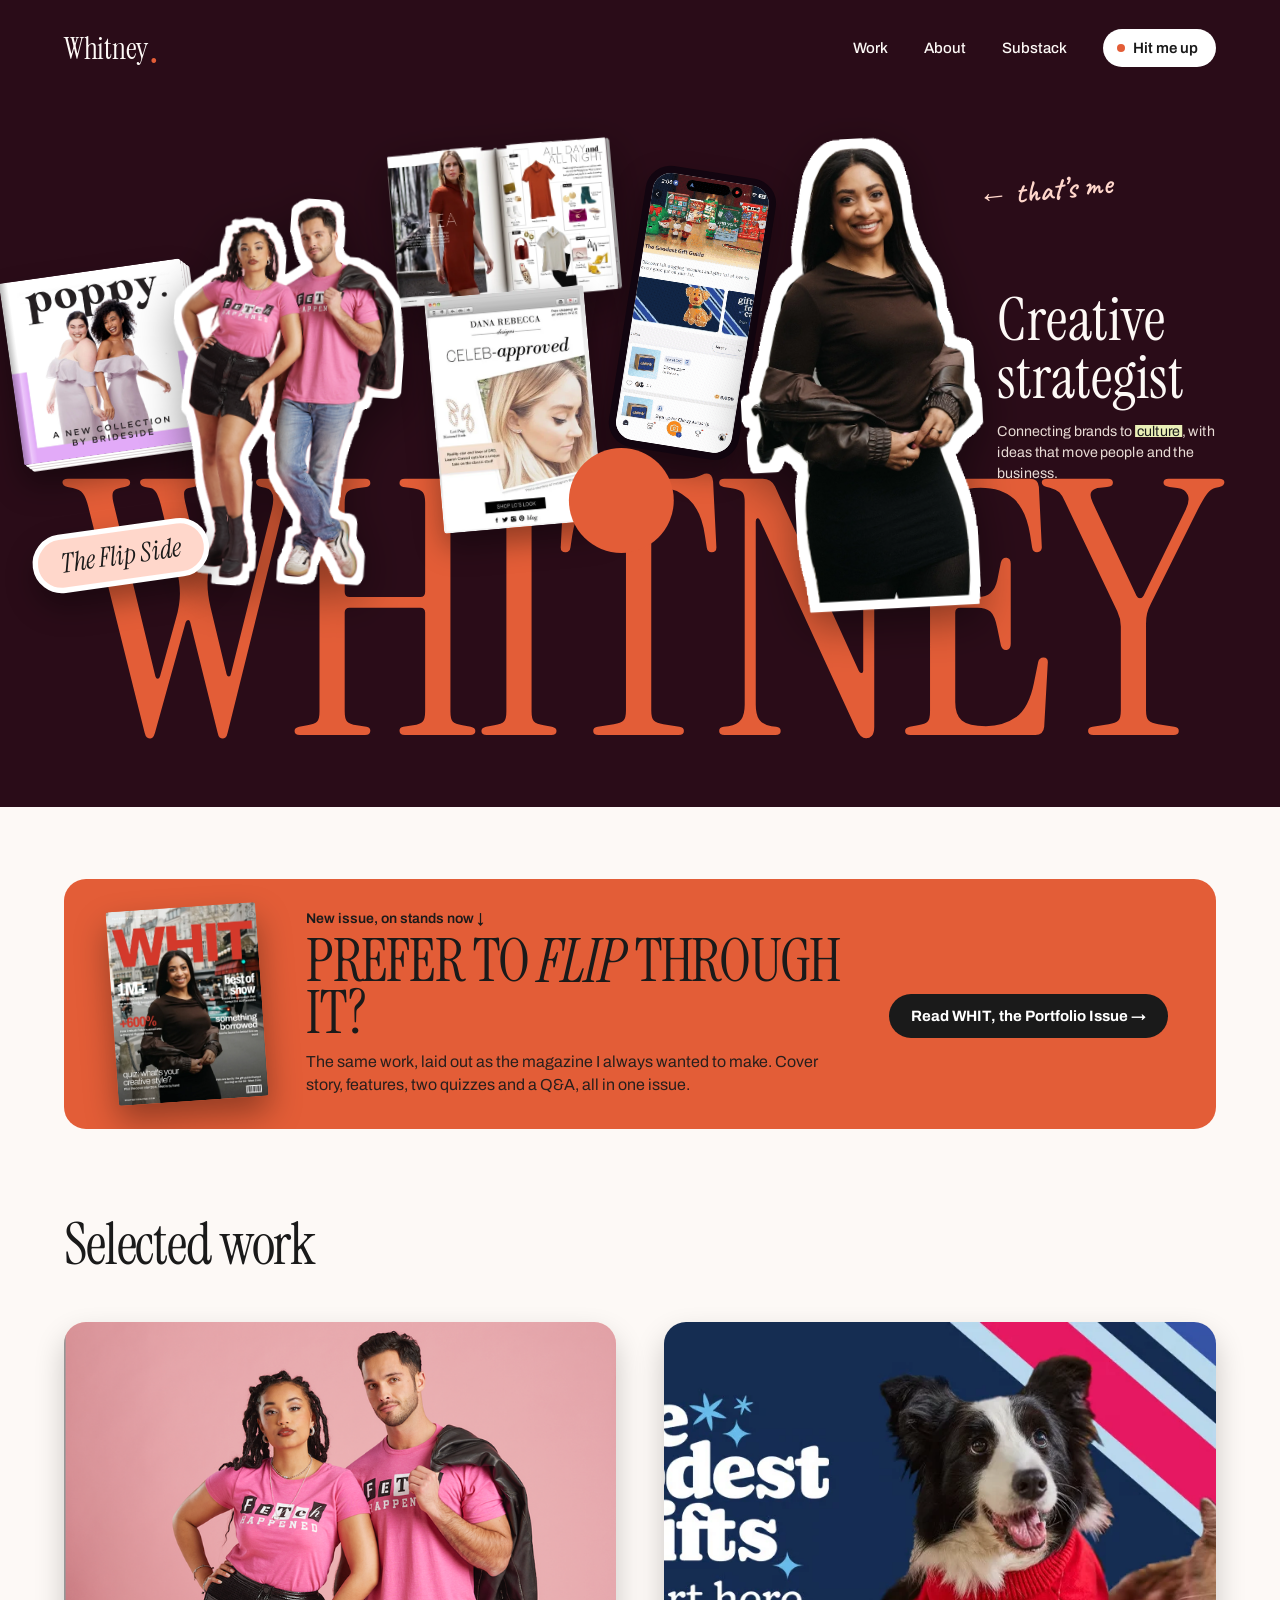
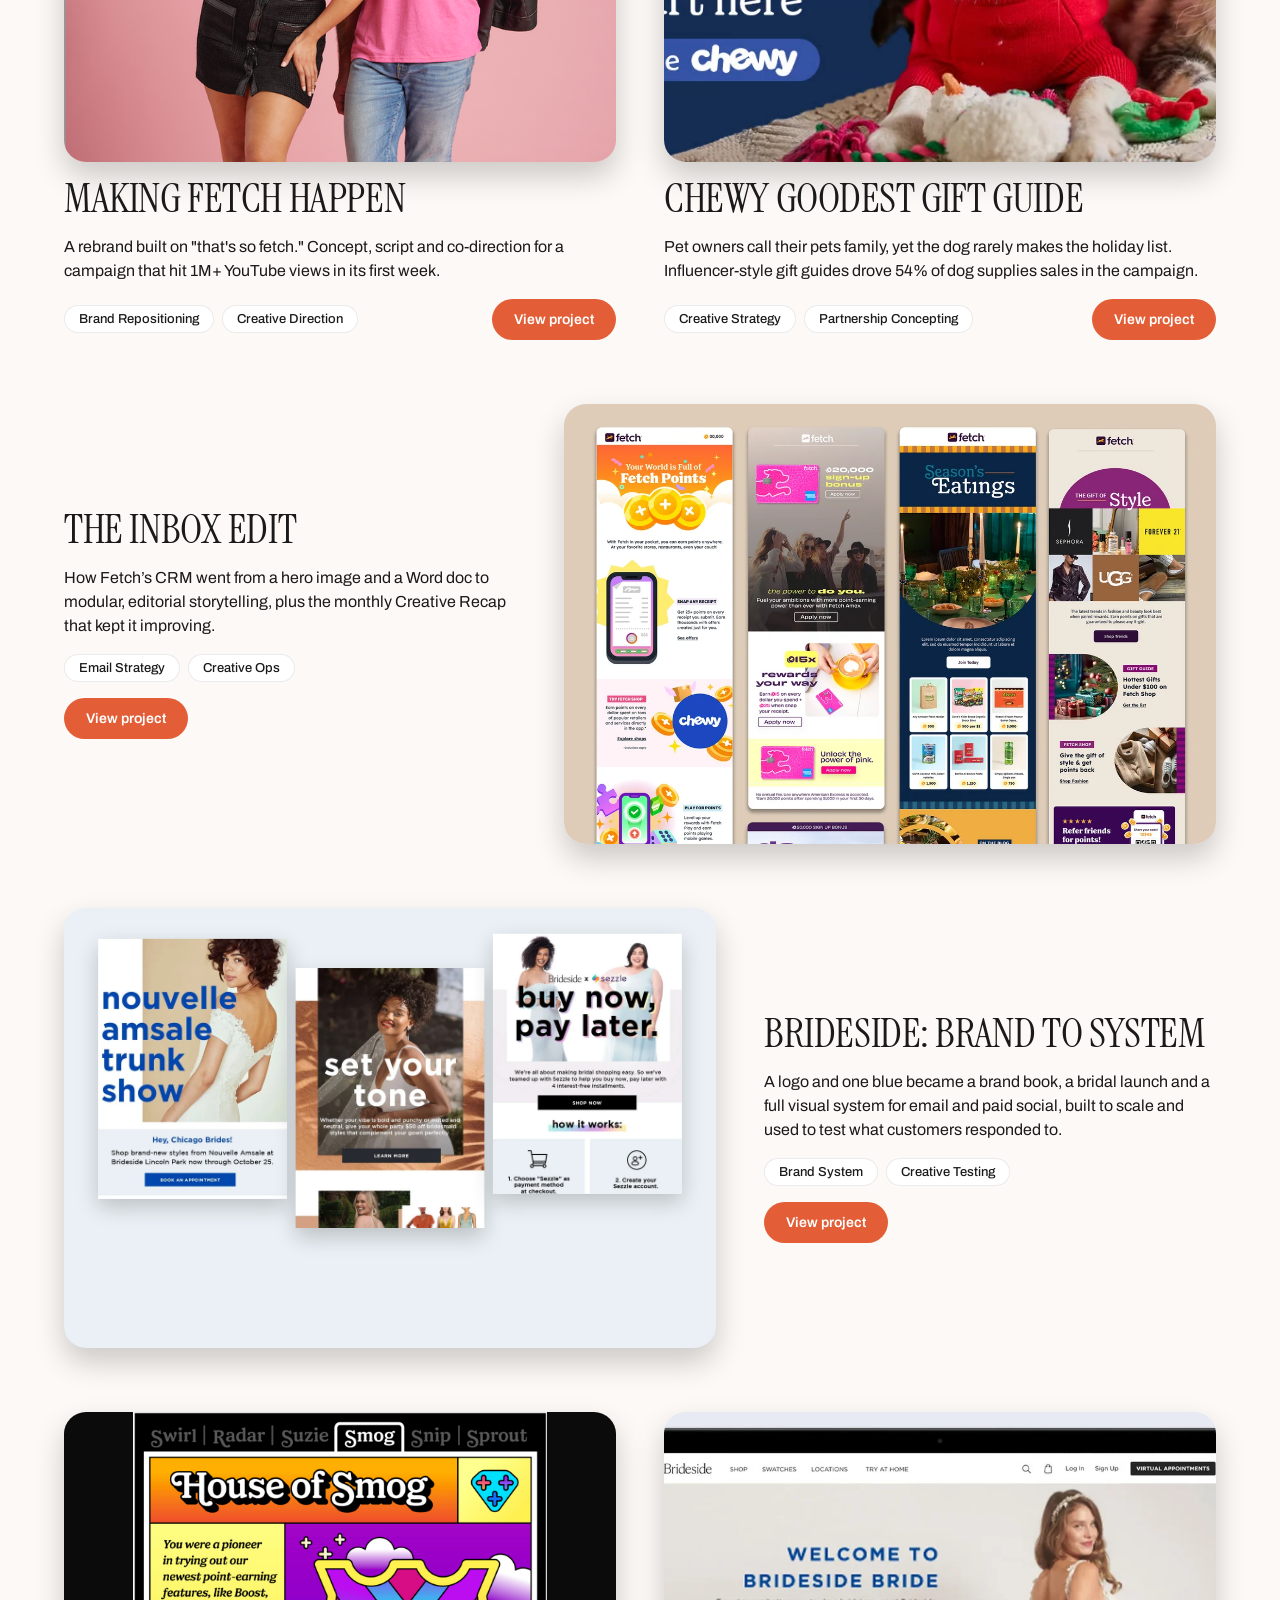
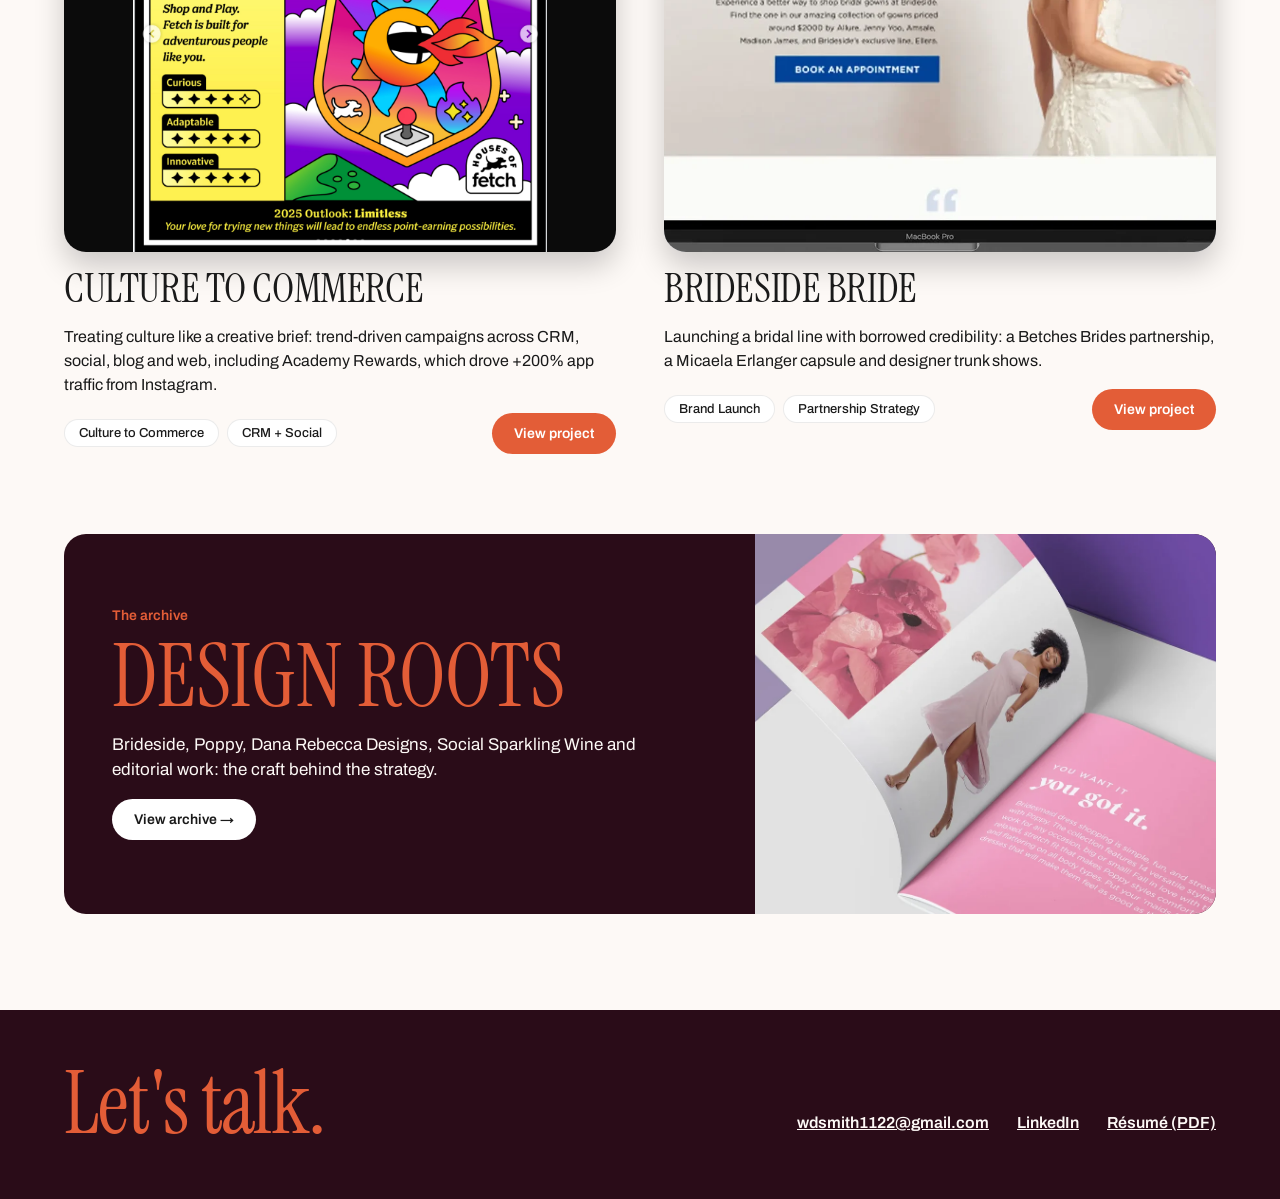
==== commit 1e65ef8a: "Home hero: handwritten note, move badge, drop Smog and Austin sticker; nav 'Hit me up' Co-Authored-B" ====
--- a/index.html
+++ b/index.html
@@ -98,7 +98,7 @@
 <a href="#work">Work</a>
 <a href="/about/">About</a>
 <a href="https://flipsidebywhit.substack.com" target="_blank" rel="noopener">Substack</a>
-<a class="cta" href="#contact">Let's talk</a>
+<a class="cta" href="#contact">Hit me up</a>
 </div>
 </nav>
 
@@ -110,12 +110,10 @@
 <img src="/img/f5f2af0478725aa4eef057b6601c4afe.png" alt="Cutout of two models in Fetch Happened tees" class="cut" style="left:190px;top:114px;height:440px;max-width:none;transform:rotate(4deg)">
 <img src="/img/e10358fdbc56f5523f56ff898788fee0.webp" alt="Dana Rebecca Celeb-approved email featuring Lauren Conrad" class="card-shadow" style="left:488px;top:220px;width:180px;transform:rotate(-5deg)">
 <div style="left:705px;top:84px;width:148px;height:320px;padding:8px;border-radius:28px;background:var(--ox-2);transform:rotate(9deg);box-shadow:0 16px 32px rgba(0,0,0,.35)"><img src="/img/9ff60d3e0447205bd7736ff23d696007.gif" alt="Fetch app screen recording with the Chewy gift guide" style="width:132px;height:304px;object-fit:cover;object-position:50% 0;border-radius:21px;background:#fff"></div>
-<img src="/img/c0eb62f54182c34d6521df8a4551742c.webp" alt="Houses of Fetch recap card: House of Smog" class="card-shadow" style="left:628px;top:392px;width:130px;height:138px;object-fit:cover;transform:rotate(10deg)">
 <img src="/img/f87c9c604edeb969b841bc26e8db37a4.png" alt="Cutout of Whitney smiling" class="cut" style="left:832px;top:48px;height:530px;max-width:none;transform:rotate(-3deg)">
-<span class="tagpill" style="left:1086px;top:96px">&larr; That&rsquo;s me</span>
-<span class="spin-badge" style="left:1300px;top:548px" aria-hidden="true"><svg viewBox="0 0 120 120"><defs><path id="sbp" d="M60,60 m-44,0 a44,44 0 1,1 88,0 a44,44 0 1,1 -88,0"/></defs><text><textPath href="#sbp">Creative strategist &middot; Austin, TX &middot; </textPath></text></svg></span>
+<span class="hand" style="left:1100px;top:84px;font-size:34px;color:var(--peach);transform:rotate(-6deg);white-space:nowrap">&larr; that&rsquo;s me</span>
+<span class="spin-badge" style="left:640px;top:396px" aria-hidden="true"><svg viewBox="0 0 120 120"><defs><path id="sbp" d="M60,60 m-44,0 a44,44 0 1,1 88,0 a44,44 0 1,1 -88,0"/></defs><text><textPath href="#sbp">Creative strategist &middot; Austin, TX &middot; </textPath></text></svg></span>
 <a href="https://flipsidebywhit.substack.com" target="_blank" rel="noopener" style="left:36px;top:484px;transform:rotate(-8deg);background:var(--pink);color:var(--ox);text-decoration:none;border:6px solid #fff;border-radius:999px;padding:12px 26px;font-family:var(--serif);font-style:italic;font-size:30px;line-height:1;box-shadow:0 16px 32px rgba(0,0,0,.35);white-space:nowrap">The Flip Side</a>
-<span style="left:450px;top:520px;width:112px;height:112px;border-radius:50%;border:6px solid #fff;background:var(--lime);color:var(--ox);display:flex;flex-direction:column;align-items:center;justify-content:center;transform:rotate(12deg);font-family:var(--serif);font-weight:400;font-stretch:100%;font-size:17px;line-height:1.05;text-transform:uppercase;text-align:center;box-shadow:0 16px 32px rgba(0,0,0,.35)">Austin,<br>TX</span>
 <div class="hero-tag">
 <span class="t">Creative strategist</span>
 <p>Connecting brands to <span class="hl" style="color:var(--ox)">culture</span>, with ideas that move people and the business.</p>
--- a/site.css
+++ b/site.css
@@ -170,7 +170,7 @@
 .accent{color:var(--coral)}
 /* nav */
 .nav .brand{font-style:normal;display:inline-flex;align-items:center;gap:10px;letter-spacing:-.01em}
-.nav .brand::before{content:"";width:22px;height:22px;border-radius:50%;background:var(--coral);flex:none;box-shadow:inset 0 0 0 5px var(--coral),inset 0 0 0 7px rgba(255,255,255,.55)}
+.nav .brand::after{content:".";color:var(--coral);margin-left:-9px;font-size:1.5em;line-height:0}
 .nav .links{text-transform:none;letter-spacing:0;font-weight:500;font-size:15px}
 .nav .links a.cta{background:#fff;color:var(--ox);border-radius:999px;padding:11px 18px 11px 30px;position:relative;font-weight:600}
 .nav .links a.cta::before{content:"";position:absolute;left:14px;top:50%;width:8px;height:8px;margin-top:-4px;border-radius:50%;background:var(--coral)}
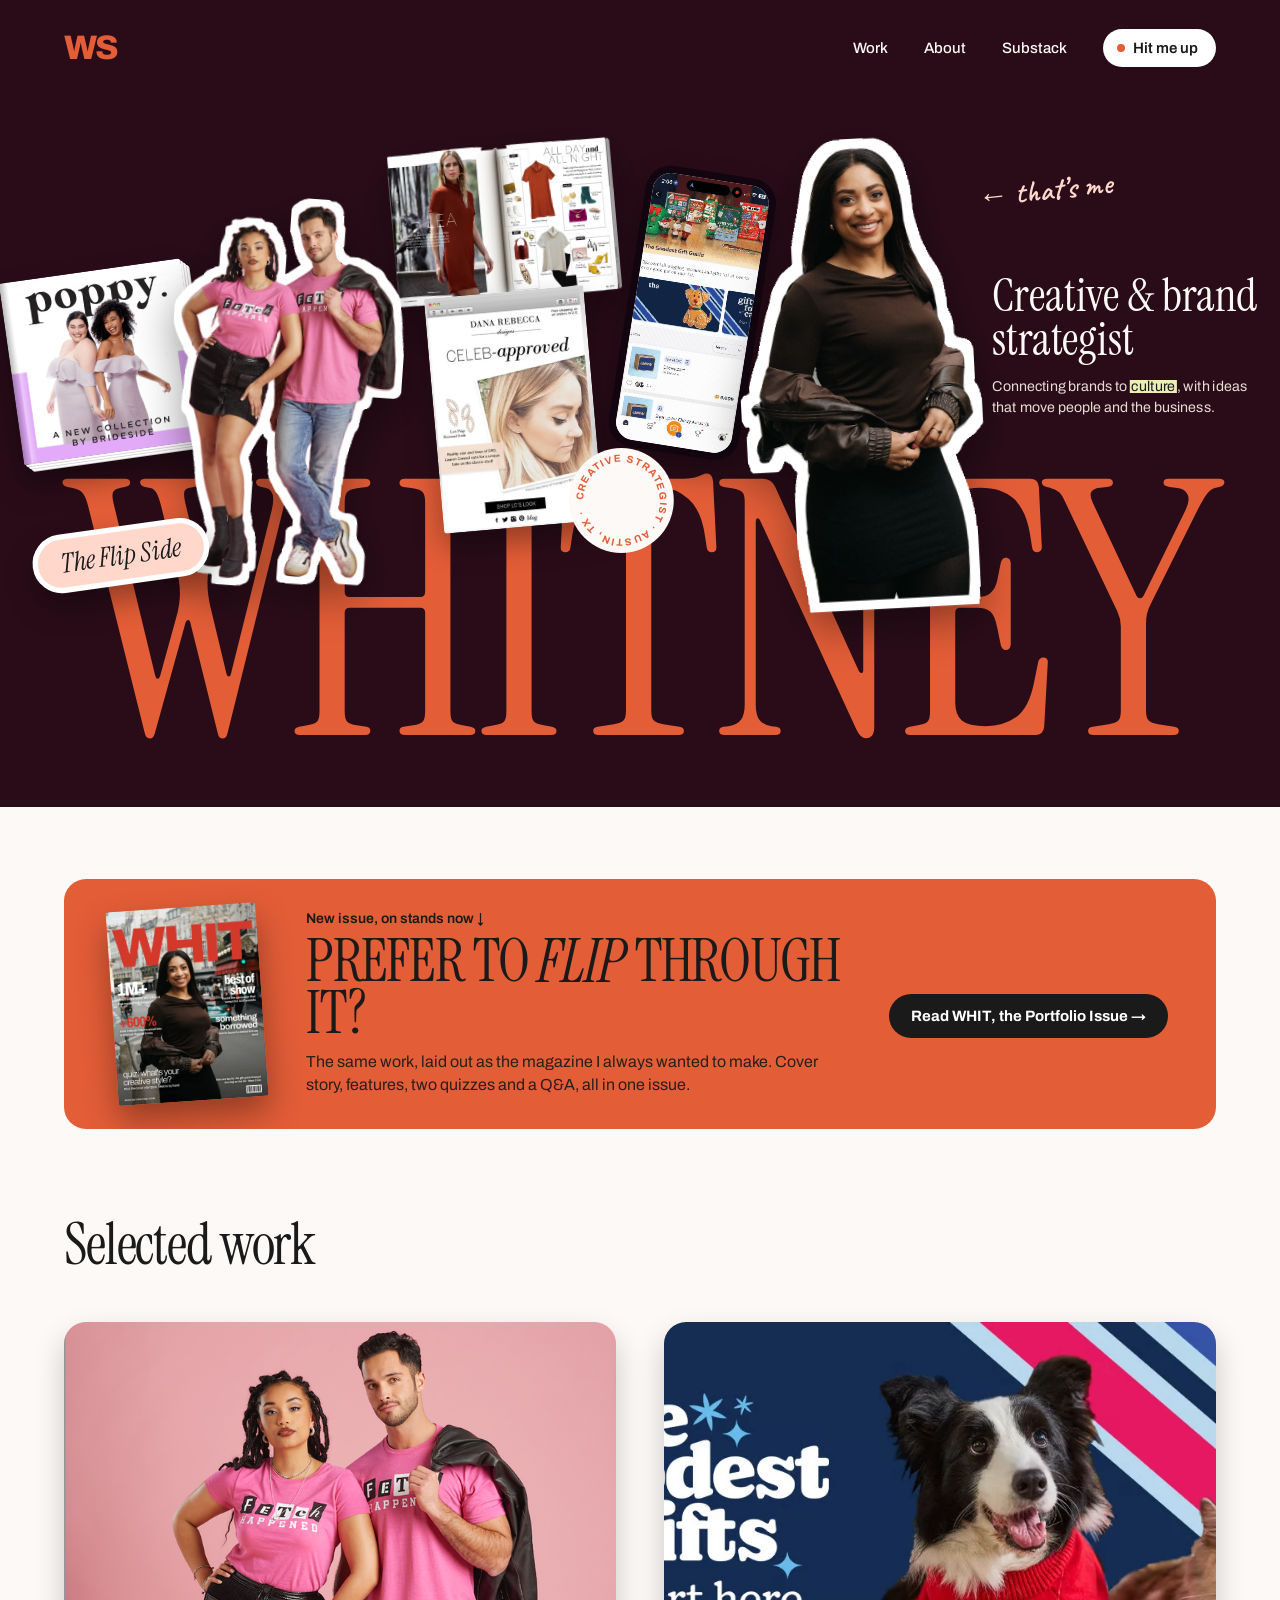
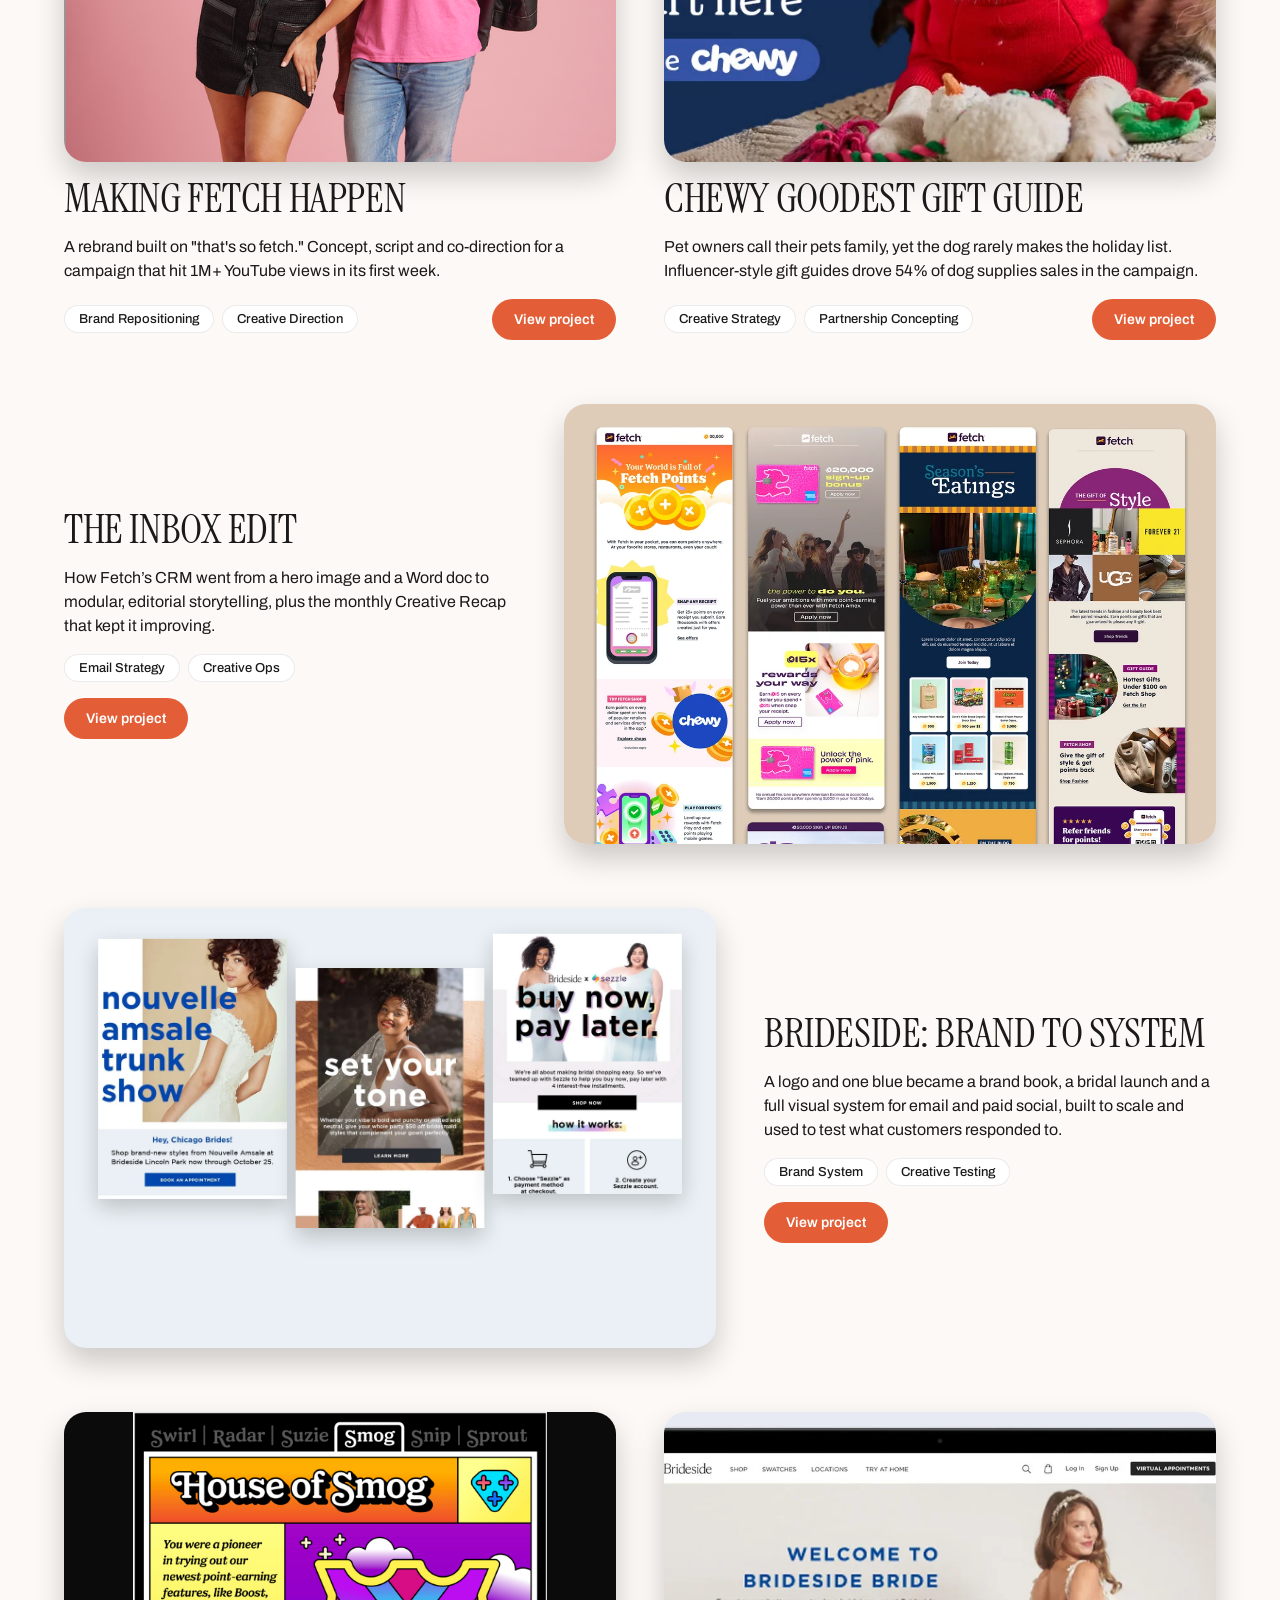
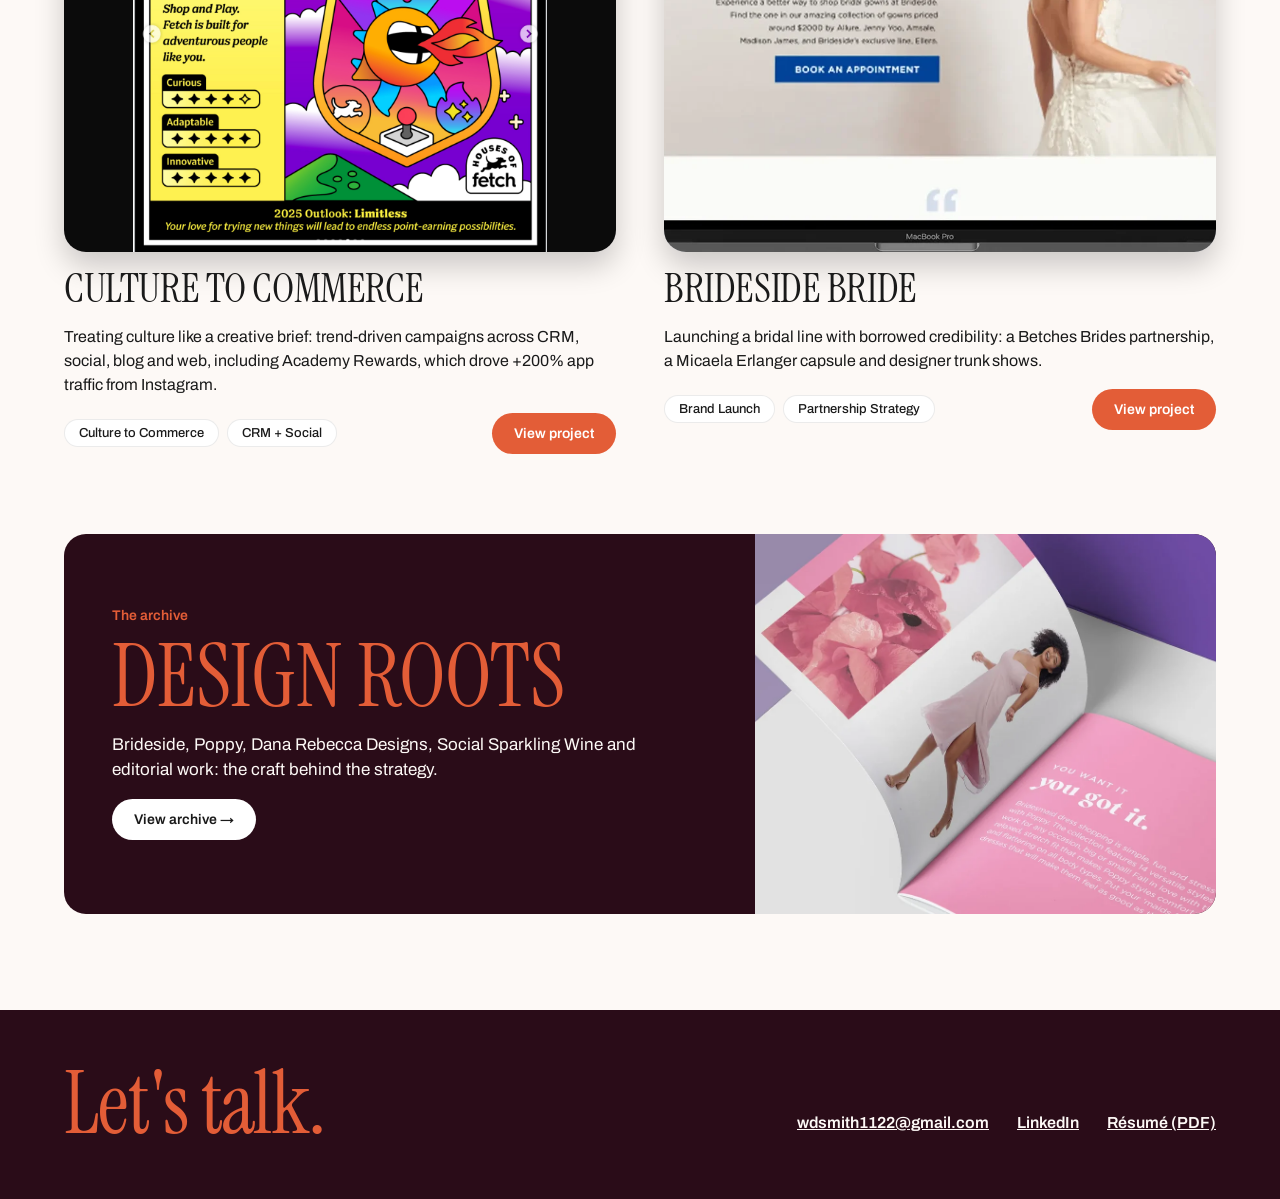
==== commit 8aadf8ee: "WS monogram, cream badge, 'Creative & brand strategist' Co-Authored-By: Claude Opus 5.5 <noreply@ant" ====
--- a/index.html
+++ b/index.html
@@ -24,9 +24,9 @@
 .booklet{border-radius:2px 4px 4px 2px;box-shadow:2px 2px 0 #fff,3px 3px 0 #d9d2d4,5px 5px 0 #fff,6px 6px 0 #d9d2d4,8px 8px 0 #fff,9px 9px 0 #cfc6c9,0 22px 36px rgba(0,0,0,.45)}
 .booklet img{width:100%;height:100%;object-fit:cover;border-radius:inherit}
 .booklet::after{content:"";position:absolute;left:0;top:0;bottom:0;width:16px;background:linear-gradient(90deg,rgba(0,0,0,.28),rgba(0,0,0,.06) 45%,rgba(255,255,255,.35) 60%,transparent);border-radius:2px 0 0 2px}
-.hero-tag{right:48px;top:220px;width:270px;display:flex;flex-direction:column;gap:16px}
+.hero-tag{right:24px;top:200px;width:300px;display:flex;flex-direction:column;gap:16px}
 .tagpill{background:#fff;color:var(--ox);border-radius:999px;padding:8px 16px;font-size:14px;font-weight:600;white-space:nowrap;box-shadow:0 8px 18px rgba(0,0,0,.25)}
-.hero-tag .t,.tag-flow .t{font-family:var(--serif);font-style:normal;font-size:68px;line-height:.95}
+.hero-tag .t,.tag-flow .t{font-family:var(--serif);font-style:normal;font-size:52px;line-height:.95}
 .hero-tag p,.tag-flow p{font-size:16px;line-height:1.5;color:var(--sand)}
 .tag-flow{display:none;padding:0 var(--pad) 40px;gap:12px;flex-direction:column}
 .wordmark{position:relative;padding:24px 0 36px}
@@ -93,7 +93,7 @@
 
 <header class="top">
 <nav class="nav" aria-label="Main">
-<a class="brand" href="/">Whitney</a>
+<a class="brand" href="/" aria-label="Whitney Delyse Smith, home">WS</a>
 <div class="links">
 <a href="#work">Work</a>
 <a href="/about/">About</a>
@@ -115,7 +115,7 @@
 <span class="spin-badge" style="left:640px;top:396px" aria-hidden="true"><svg viewBox="0 0 120 120"><defs><path id="sbp" d="M60,60 m-44,0 a44,44 0 1,1 88,0 a44,44 0 1,1 -88,0"/></defs><text><textPath href="#sbp">Creative strategist &middot; Austin, TX &middot; </textPath></text></svg></span>
 <a href="https://flipsidebywhit.substack.com" target="_blank" rel="noopener" style="left:36px;top:484px;transform:rotate(-8deg);background:var(--pink);color:var(--ox);text-decoration:none;border:6px solid #fff;border-radius:999px;padding:12px 26px;font-family:var(--serif);font-style:italic;font-size:30px;line-height:1;box-shadow:0 16px 32px rgba(0,0,0,.35);white-space:nowrap">The Flip Side</a>
 <div class="hero-tag">
-<span class="t">Creative strategist</span>
+<span class="t">Creative &amp; brand strategist</span>
 <p>Connecting brands to <span class="hl" style="color:var(--ox)">culture</span>, with ideas that move people and the business.</p>
 </div>
 </div>
@@ -124,7 +124,7 @@
 
 <div class="wordmark"><h1>Whitney<span class="sr"> Delyse Smith, creative strategist</span></h1></div>
 <div class="tag-flow">
-<span class="t">Creative strategist</span>
+<span class="t">Creative &amp; brand strategist</span>
 <p>Connecting brands to <span class="hl" style="color:var(--ox)">culture</span>, with ideas that move people and the business.</p>
 </div>
 </header>
--- a/site.css
+++ b/site.css
@@ -170,7 +170,7 @@
 .accent{color:var(--coral)}
 /* nav */
 .nav .brand{font-style:normal;display:inline-flex;align-items:center;gap:10px;letter-spacing:-.01em}
-.nav .brand::after{content:".";color:var(--coral);margin-left:-9px;font-size:1.5em;line-height:0}
+.nav .brand{font-family:var(--sans)!important;font-style:normal!important;font-weight:800;font-size:34px!important;letter-spacing:-.06em;color:var(--coral)!important;line-height:1}
 .nav .links{text-transform:none;letter-spacing:0;font-weight:500;font-size:15px}
 .nav .links a.cta{background:#fff;color:var(--ox);border-radius:999px;padding:11px 18px 11px 30px;position:relative;font-weight:600}
 .nav .links a.cta::before{content:"";position:absolute;left:14px;top:50%;width:8px;height:8px;margin-top:-4px;border-radius:50%;background:var(--coral)}
@@ -189,8 +189,8 @@
 .video .play{background:var(--coral)} .video .play svg path{fill:#fff}
 .stat .cap{opacity:.9}
 /* spinning badge */
-.spin-badge{width:118px;height:118px;border-radius:50%;background:var(--coral);color:#fff;display:flex;align-items:center;justify-content:center}
+.spin-badge{width:118px;height:118px;border-radius:50%;background:var(--cream);color:var(--coral);display:flex;align-items:center;justify-content:center}
 .spin-badge svg{width:100%;height:100%;animation:sb 18s linear infinite}
-.spin-badge text{font:600 11.5px/1 var(--sans);letter-spacing:.14em;text-transform:uppercase;fill:#fff}
+.spin-badge text{font:700 11.5px/1 var(--sans);letter-spacing:.14em;text-transform:uppercase;fill:var(--coral)}
 @keyframes sb{to{transform:rotate(360deg)}}
 @media (prefers-reduced-motion:reduce){.spin-badge svg{animation:none}}
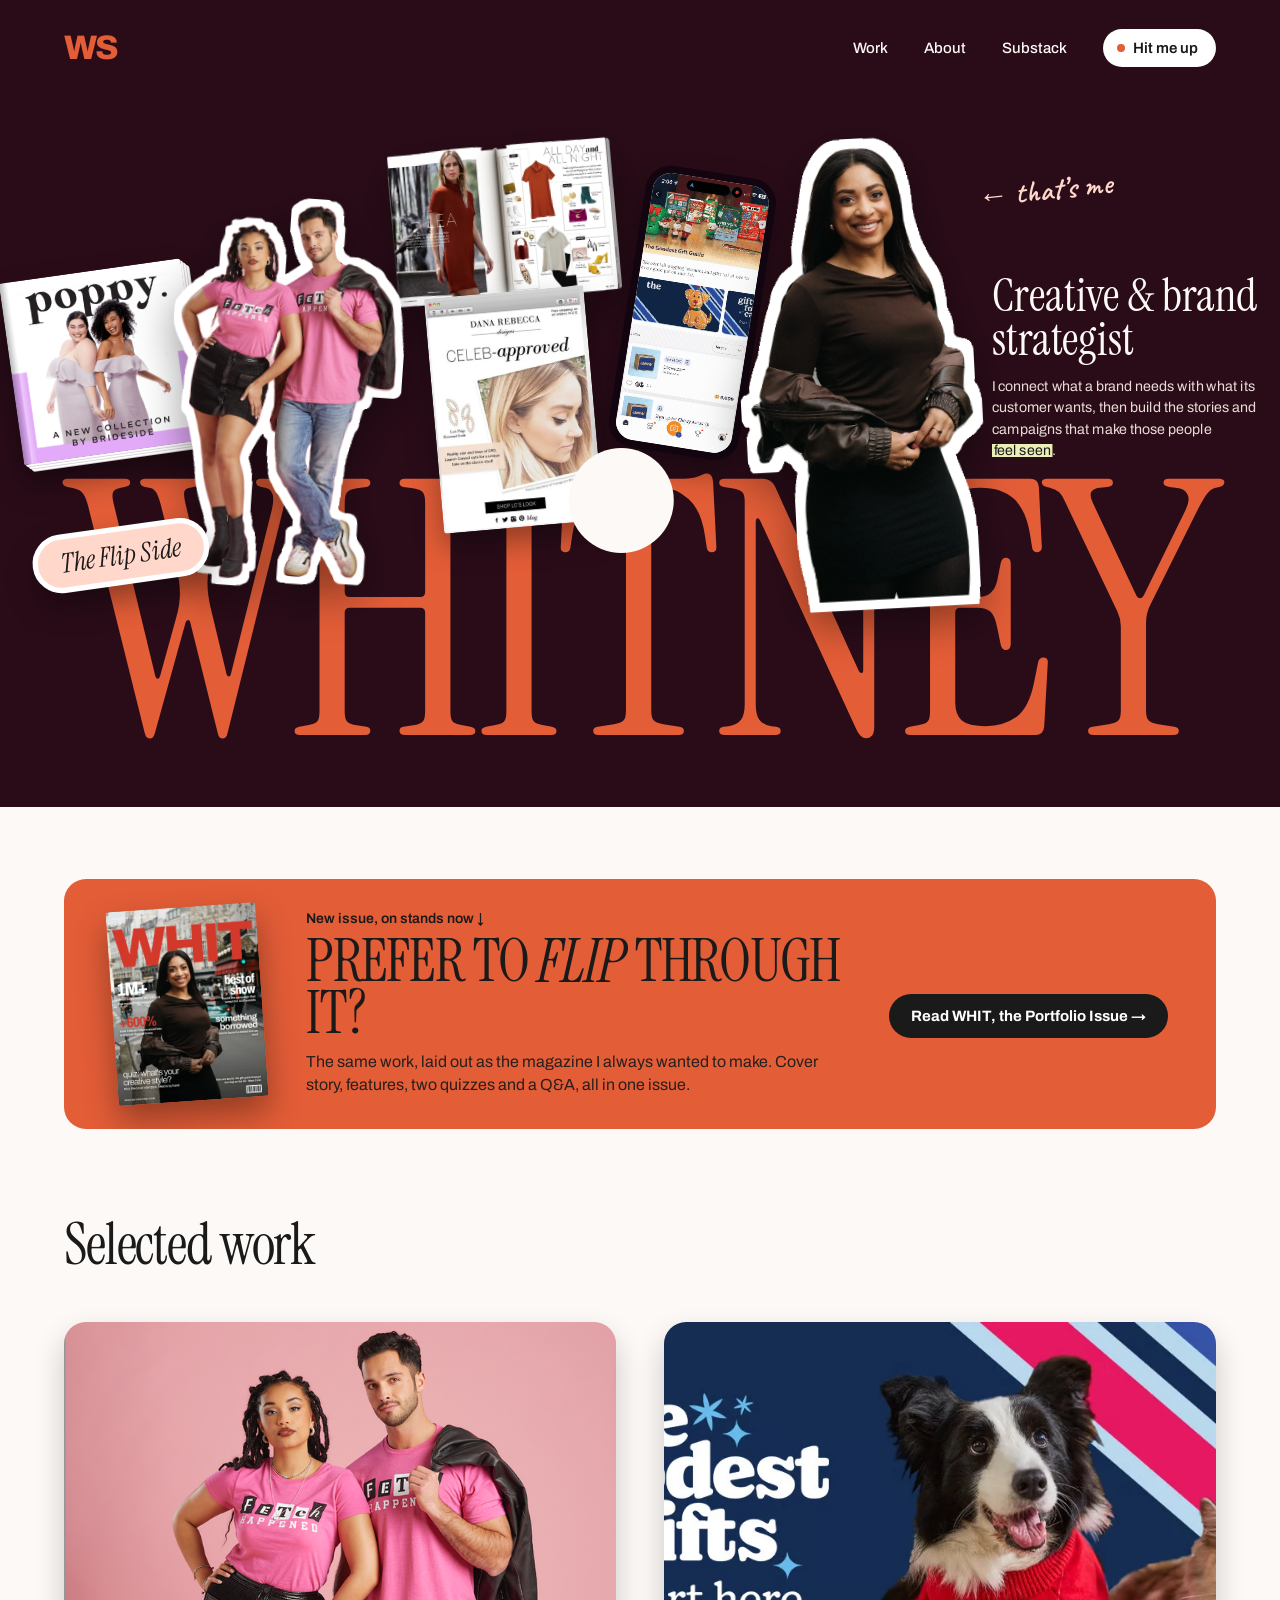
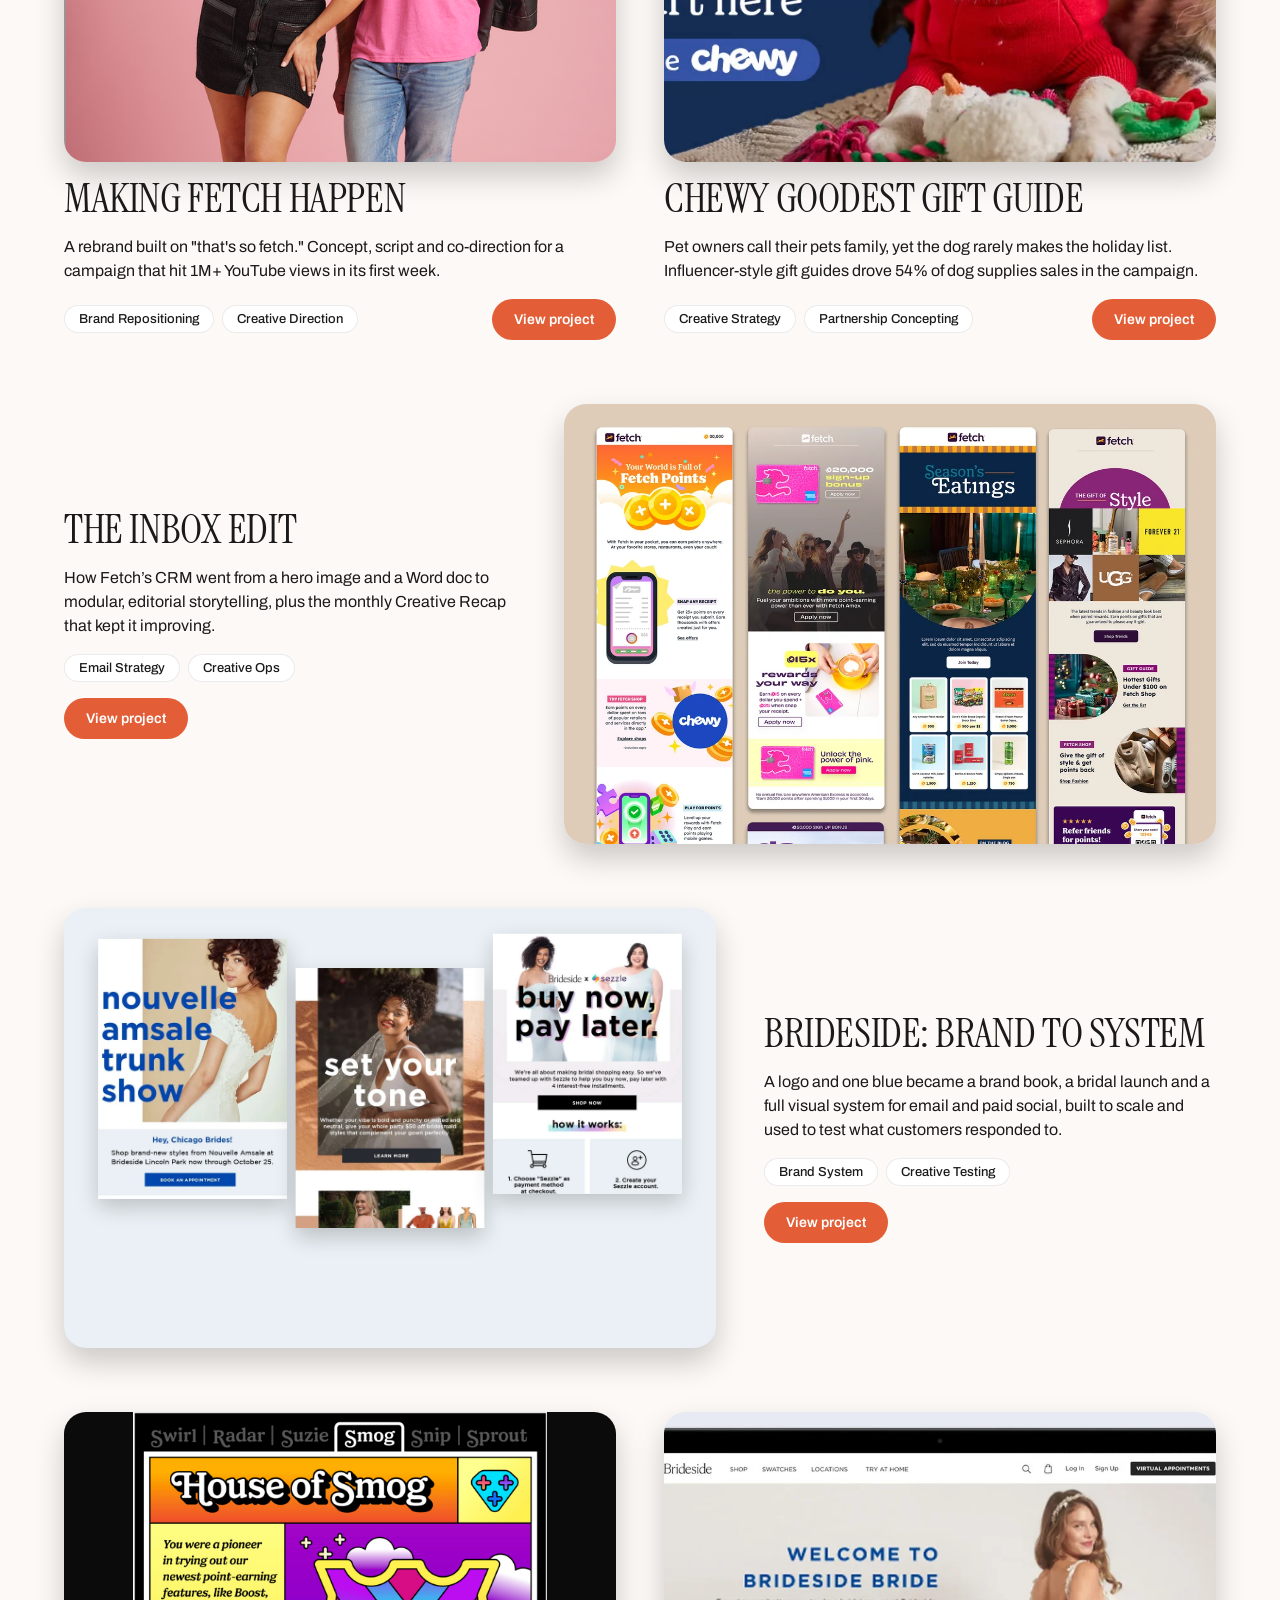
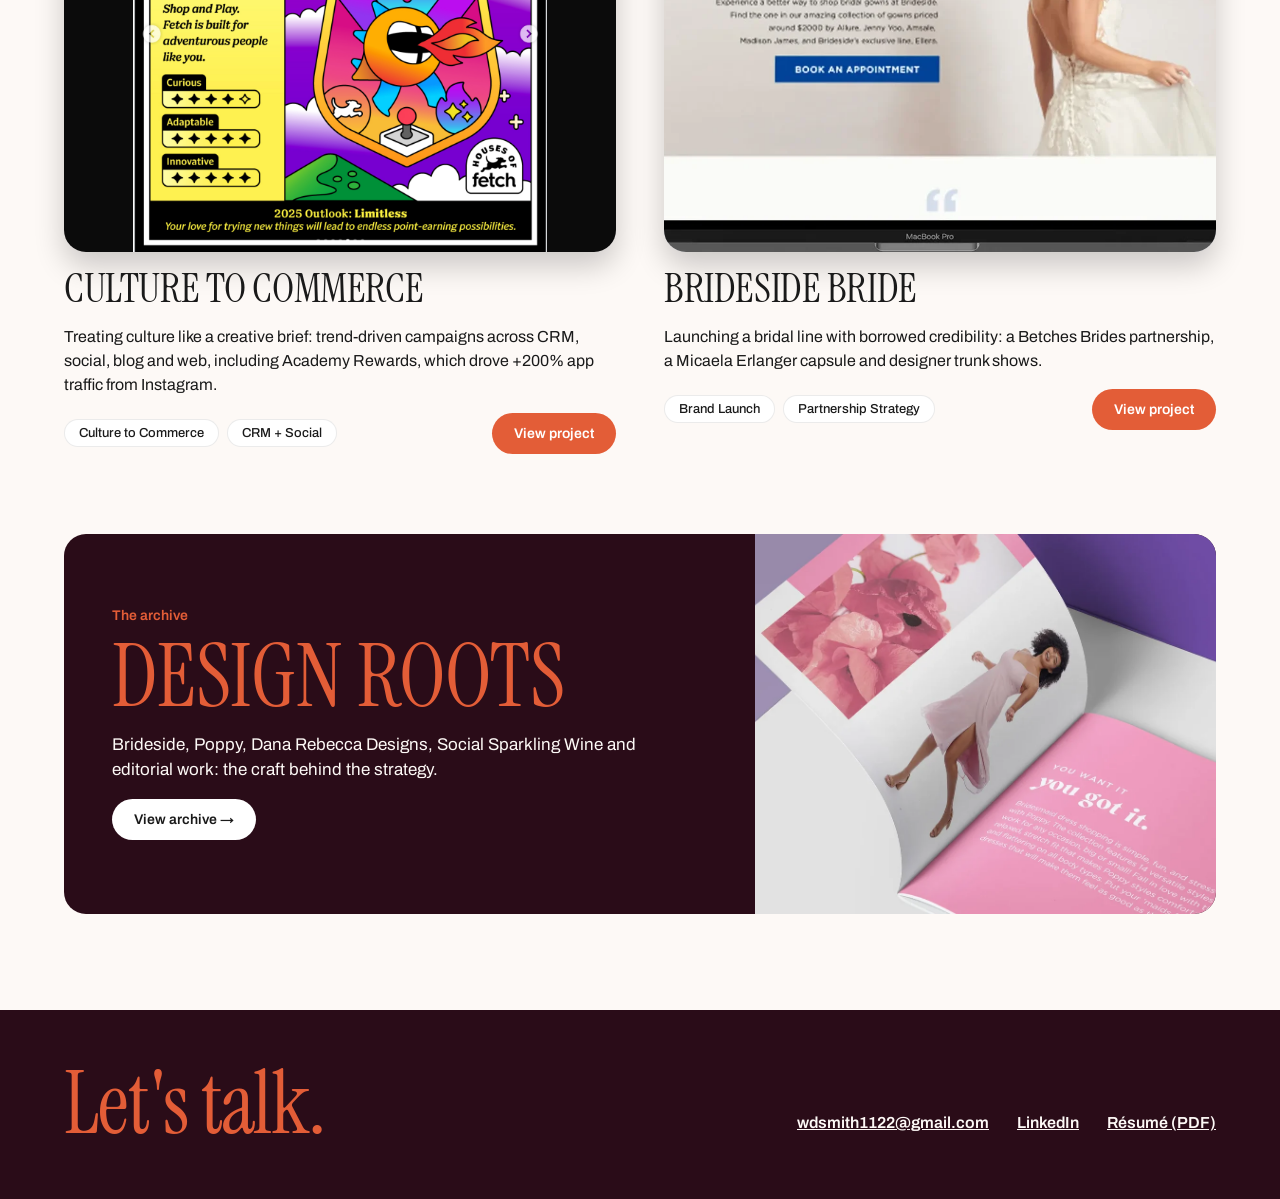
==== commit e0059425: "New homepage tagline; About: your customer's best friend Co-Authored-By: Claude Opus 5.5 <noreply@an" ====
--- a/index.html
+++ b/index.html
@@ -6,7 +6,7 @@
 <title>Whitney Delyse Smith · Creative Strategist</title>
 <meta name="description" content="Whitney Delyse Smith is a creative strategist and creative director in Austin, TX, connecting brands to culture with ideas that move people and the business.">
 <meta property="og:title" content="Whitney Delyse Smith · Creative Strategist">
-<meta property="og:description" content="Connecting brands to culture, with ideas that move people and the business.">
+<meta property="og:description" content="I connect what a brand needs with what its customer wants, then build the stories and campaigns that make those people feel seen.">
 <meta property="og:image" content="https://whitneydelyse.com/img/og.jpg">
 <meta property="og:type" content="website">
 <meta name="twitter:card" content="summary_large_image">
@@ -116,7 +116,7 @@
 <a href="https://flipsidebywhit.substack.com" target="_blank" rel="noopener" style="left:36px;top:484px;transform:rotate(-8deg);background:var(--pink);color:var(--ox);text-decoration:none;border:6px solid #fff;border-radius:999px;padding:12px 26px;font-family:var(--serif);font-style:italic;font-size:30px;line-height:1;box-shadow:0 16px 32px rgba(0,0,0,.35);white-space:nowrap">The Flip Side</a>
 <div class="hero-tag">
 <span class="t">Creative &amp; brand strategist</span>
-<p>Connecting brands to <span class="hl" style="color:var(--ox)">culture</span>, with ideas that move people and the business.</p>
+<p>I connect what a brand needs with what its customer wants, then build the stories and campaigns that make those people <span class="hl" style="color:var(--ox);white-space:nowrap">feel seen</span>.</p>
 </div>
 </div>
 </div>
@@ -125,7 +125,7 @@
 <div class="wordmark"><h1>Whitney<span class="sr"> Delyse Smith, creative strategist</span></h1></div>
 <div class="tag-flow">
 <span class="t">Creative &amp; brand strategist</span>
-<p>Connecting brands to <span class="hl" style="color:var(--ox)">culture</span>, with ideas that move people and the business.</p>
+<p>I connect what a brand needs with what its customer wants, then build the stories and campaigns that make those people <span class="hl" style="color:var(--ox);white-space:nowrap">feel seen</span>.</p>
 </div>
 </header>
 
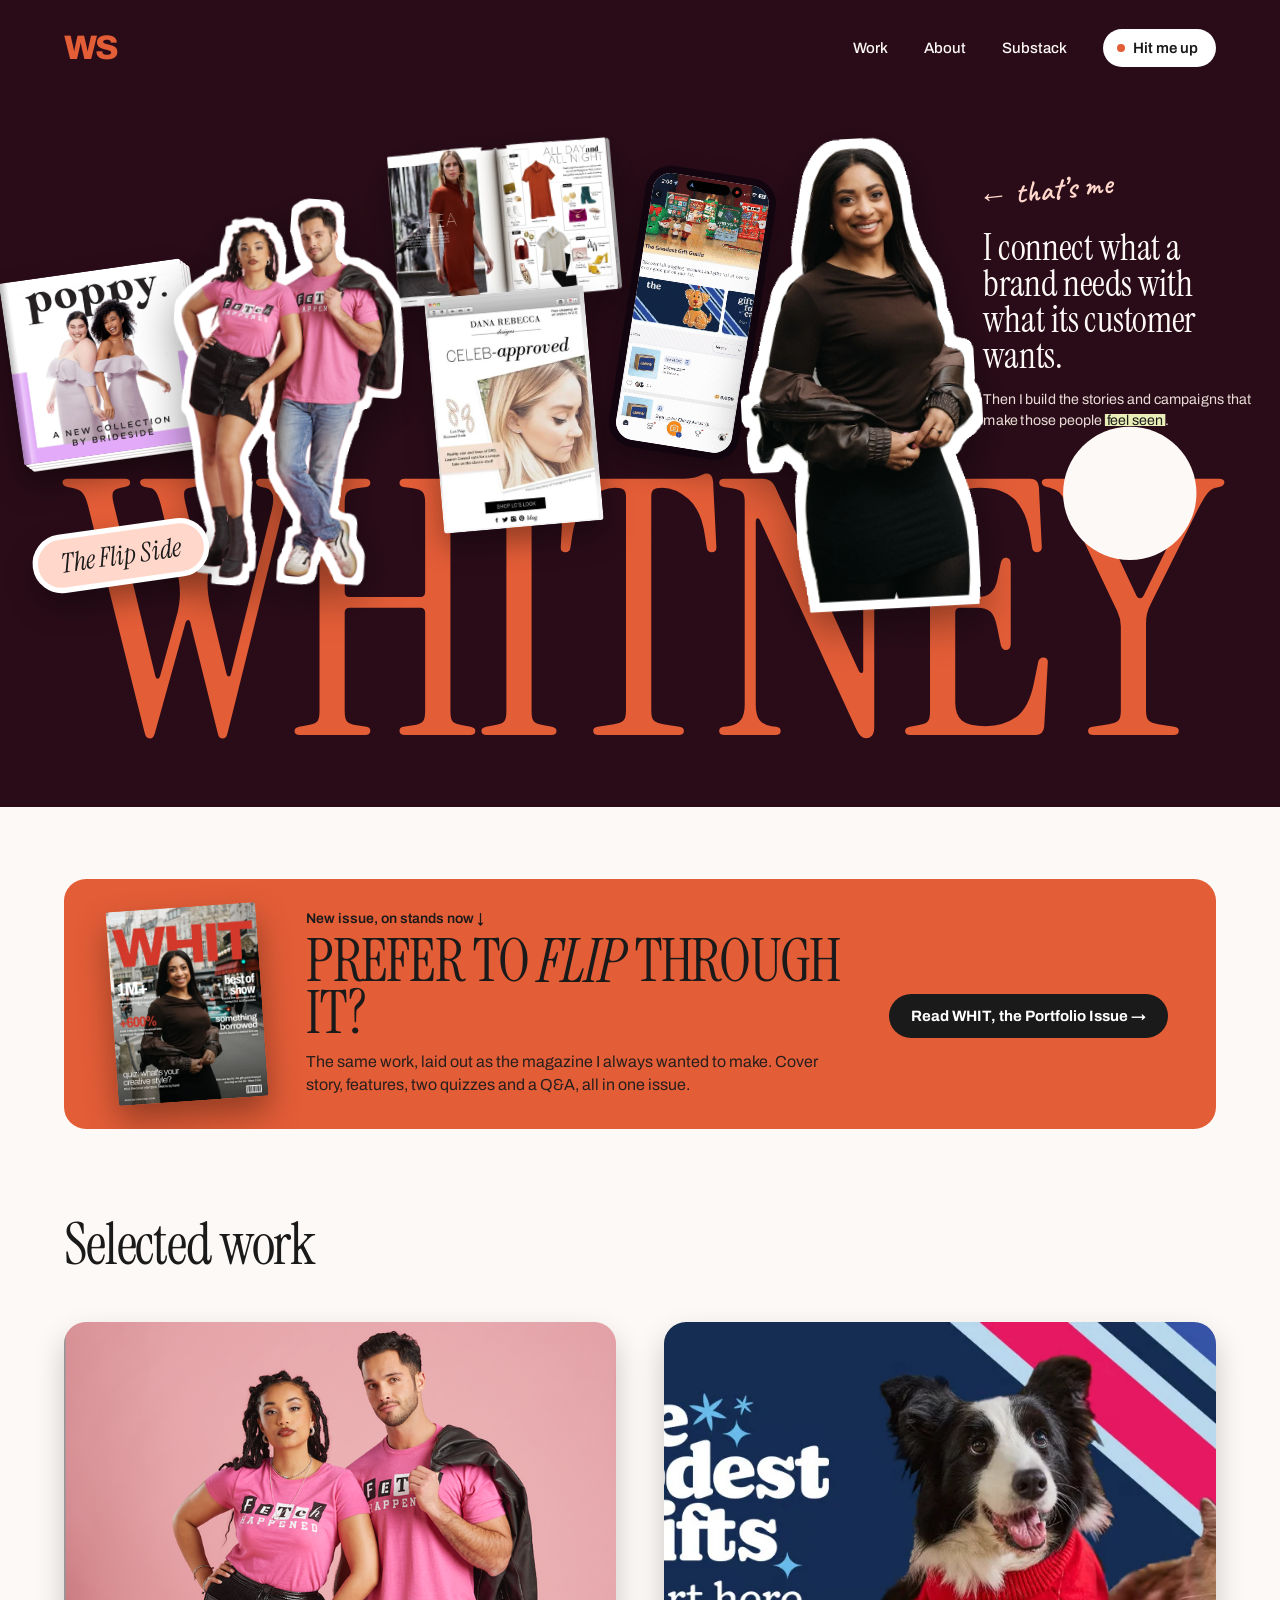
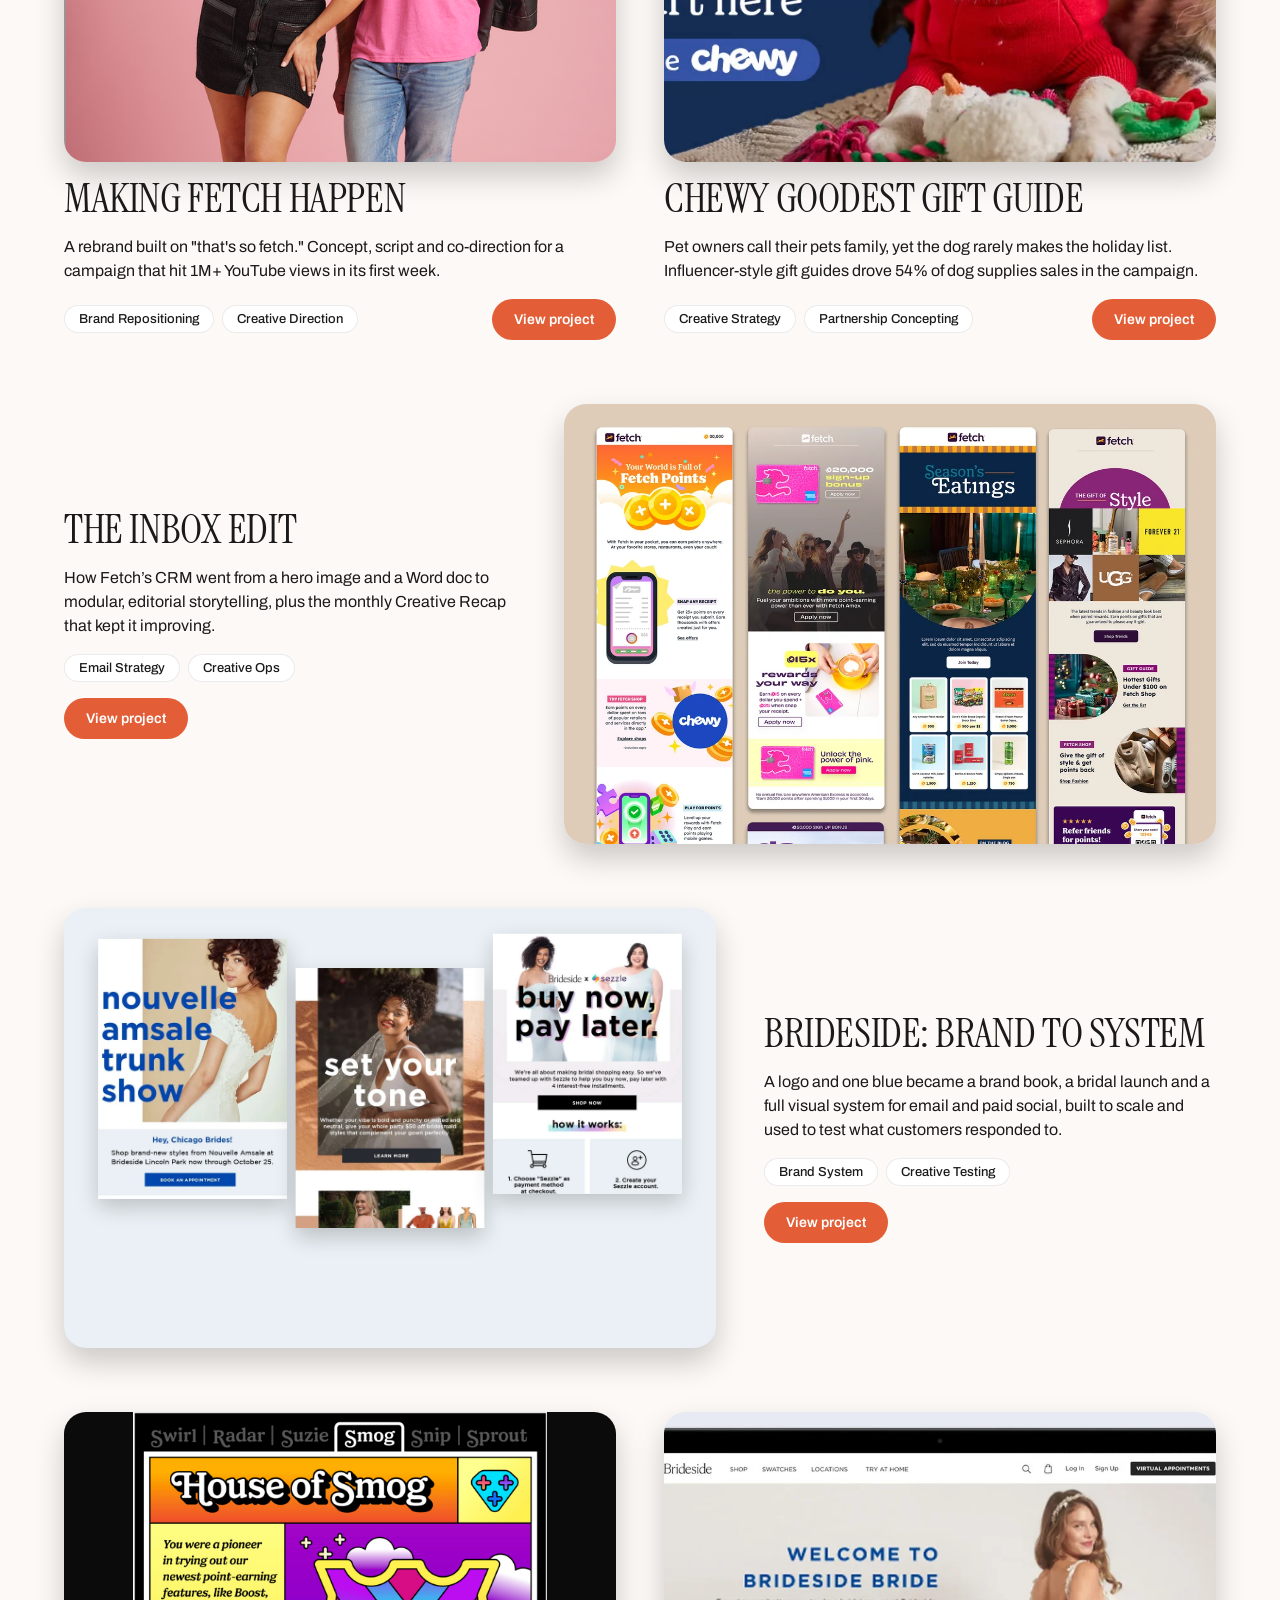
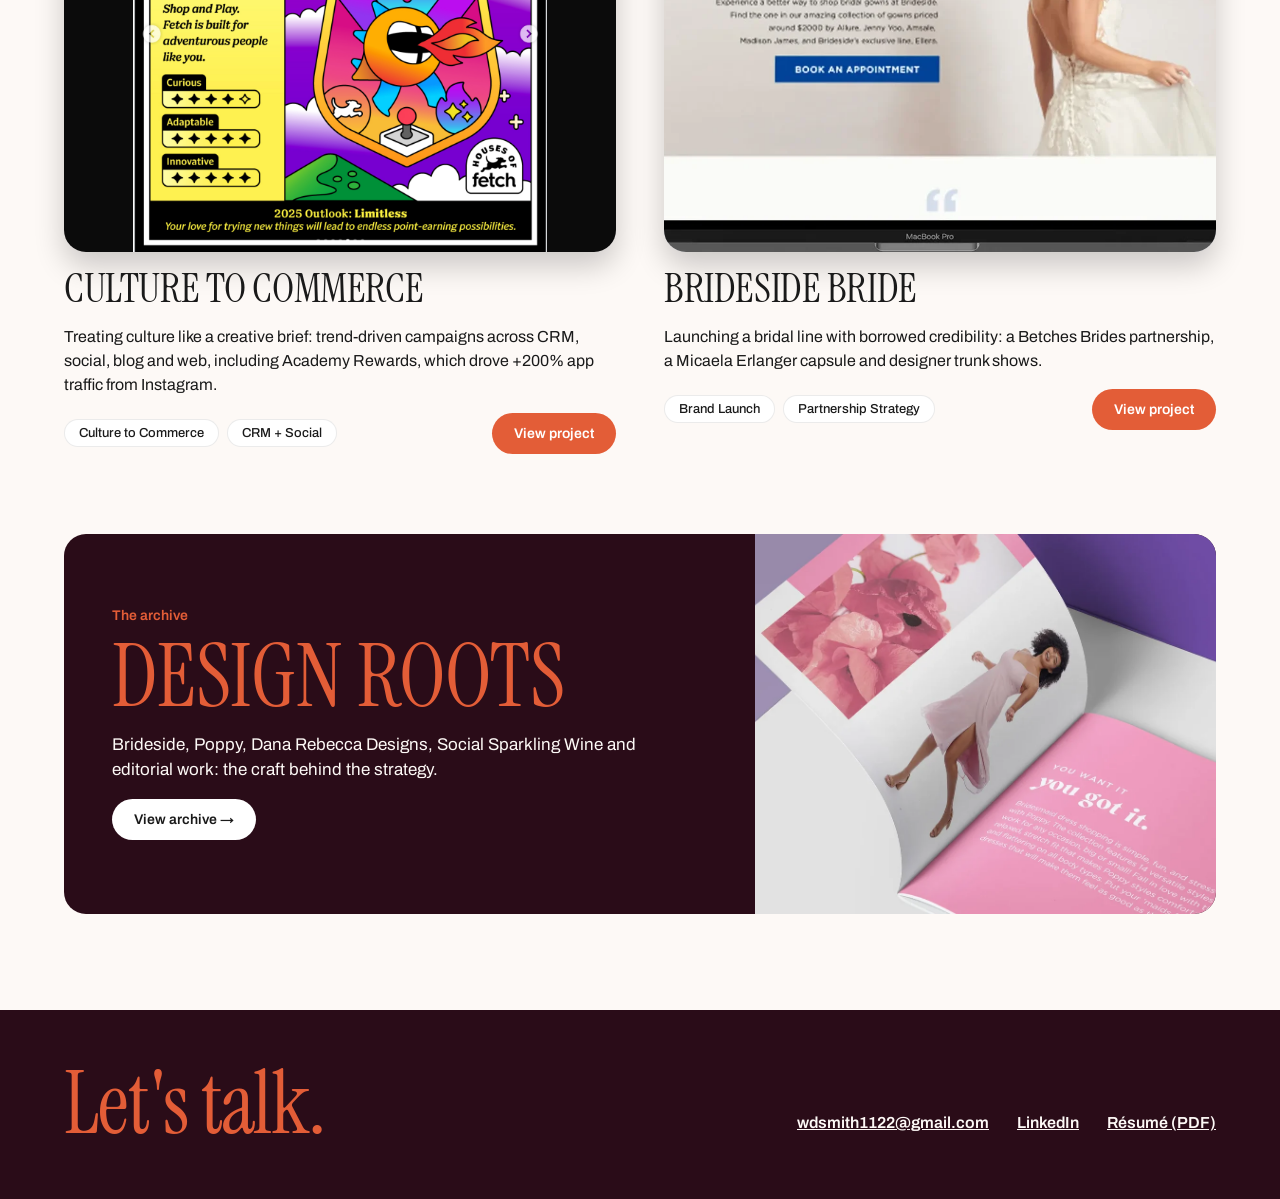
==== commit 46bbf6ff: "Hero headline/subhead split, larger role badge; About reorder Co-Authored-By: Claude Opus 5.5 <norep" ====
--- a/index.html
+++ b/index.html
@@ -24,9 +24,9 @@
 .booklet{border-radius:2px 4px 4px 2px;box-shadow:2px 2px 0 #fff,3px 3px 0 #d9d2d4,5px 5px 0 #fff,6px 6px 0 #d9d2d4,8px 8px 0 #fff,9px 9px 0 #cfc6c9,0 22px 36px rgba(0,0,0,.45)}
 .booklet img{width:100%;height:100%;object-fit:cover;border-radius:inherit}
 .booklet::after{content:"";position:absolute;left:0;top:0;bottom:0;width:16px;background:linear-gradient(90deg,rgba(0,0,0,.28),rgba(0,0,0,.06) 45%,rgba(255,255,255,.35) 60%,transparent);border-radius:2px 0 0 2px}
-.hero-tag{right:24px;top:200px;width:300px;display:flex;flex-direction:column;gap:16px}
+.hero-tag{right:24px;top:150px;width:310px;display:flex;flex-direction:column;gap:16px}
 .tagpill{background:#fff;color:var(--ox);border-radius:999px;padding:8px 16px;font-size:14px;font-weight:600;white-space:nowrap;box-shadow:0 8px 18px rgba(0,0,0,.25)}
-.hero-tag .t,.tag-flow .t{font-family:var(--serif);font-style:normal;font-size:52px;line-height:.95}
+.hero-tag .t,.tag-flow .t{font-family:var(--serif);font-style:normal;font-size:40px;line-height:1.02}
 .hero-tag p,.tag-flow p{font-size:16px;line-height:1.5;color:var(--sand)}
 .tag-flow{display:none;padding:0 var(--pad) 40px;gap:12px;flex-direction:column}
 .wordmark{position:relative;padding:24px 0 36px}
@@ -34,7 +34,7 @@
 @media (max-width:1024px){
   .hero-tag{display:none}
   .tag-flow{display:flex}
-  .tag-flow .t{font-size:clamp(44px,8vw,64px)}
+  .tag-flow .t{font-size:clamp(32px,6vw,48px)}
   .wordmark{padding:16px 0 24px}
 }
 .issue-ad{padding:72px var(--pad) 0}
@@ -112,11 +112,11 @@
 <div style="left:705px;top:84px;width:148px;height:320px;padding:8px;border-radius:28px;background:var(--ox-2);transform:rotate(9deg);box-shadow:0 16px 32px rgba(0,0,0,.35)"><img src="/img/9ff60d3e0447205bd7736ff23d696007.gif" alt="Fetch app screen recording with the Chewy gift guide" style="width:132px;height:304px;object-fit:cover;object-position:50% 0;border-radius:21px;background:#fff"></div>
 <img src="/img/f87c9c604edeb969b841bc26e8db37a4.png" alt="Cutout of Whitney smiling" class="cut" style="left:832px;top:48px;height:530px;max-width:none;transform:rotate(-3deg)">
 <span class="hand" style="left:1100px;top:84px;font-size:34px;color:var(--peach);transform:rotate(-6deg);white-space:nowrap">&larr; that&rsquo;s me</span>
-<span class="spin-badge" style="left:640px;top:396px" aria-hidden="true"><svg viewBox="0 0 120 120"><defs><path id="sbp" d="M60,60 m-44,0 a44,44 0 1,1 88,0 a44,44 0 1,1 -88,0"/></defs><text><textPath href="#sbp">Creative strategist &middot; Austin, TX &middot; </textPath></text></svg></span>
+<span class="spin-badge" style="left:1196px;top:372px;width:150px;height:150px" aria-hidden="true"><svg viewBox="0 0 120 120"><defs><path id="sbp" d="M60,60 m-44,0 a44,44 0 1,1 88,0 a44,44 0 1,1 -88,0"/></defs><text textLength="274" lengthAdjust="spacing"><textPath href="#sbp" textLength="274" lengthAdjust="spacing">Creative director &bull; Brand strategist &bull;</textPath></text></svg></span>
 <a href="https://flipsidebywhit.substack.com" target="_blank" rel="noopener" style="left:36px;top:484px;transform:rotate(-8deg);background:var(--pink);color:var(--ox);text-decoration:none;border:6px solid #fff;border-radius:999px;padding:12px 26px;font-family:var(--serif);font-style:italic;font-size:30px;line-height:1;box-shadow:0 16px 32px rgba(0,0,0,.35);white-space:nowrap">The Flip Side</a>
 <div class="hero-tag">
-<span class="t">Creative &amp; brand strategist</span>
-<p>I connect what a brand needs with what its customer wants, then build the stories and campaigns that make those people <span class="hl" style="color:var(--ox);white-space:nowrap">feel seen</span>.</p>
+<span class="t">I connect what a brand needs with what its customer wants.</span>
+<p>Then I build the stories and campaigns that make those people <span class="hl" style="color:var(--ox);white-space:nowrap">feel seen</span>.</p>
 </div>
 </div>
 </div>
@@ -124,8 +124,8 @@
 
 <div class="wordmark"><h1>Whitney<span class="sr"> Delyse Smith, creative strategist</span></h1></div>
 <div class="tag-flow">
-<span class="t">Creative &amp; brand strategist</span>
-<p>I connect what a brand needs with what its customer wants, then build the stories and campaigns that make those people <span class="hl" style="color:var(--ox);white-space:nowrap">feel seen</span>.</p>
+<span class="t">I connect what a brand needs with what its customer wants.</span>
+<p>Then I build the stories and campaigns that make those people <span class="hl" style="color:var(--ox);white-space:nowrap">feel seen</span>.</p>
 </div>
 </header>
 
--- a/site.css
+++ b/site.css
@@ -191,6 +191,6 @@
 /* spinning badge */
 .spin-badge{width:118px;height:118px;border-radius:50%;background:var(--cream);color:var(--coral);display:flex;align-items:center;justify-content:center}
 .spin-badge svg{width:100%;height:100%;animation:sb 18s linear infinite}
-.spin-badge text{font:700 11.5px/1 var(--sans);letter-spacing:.14em;text-transform:uppercase;fill:var(--coral)}
+.spin-badge text{font:700 10.5px/1 var(--sans);letter-spacing:.08em;text-transform:uppercase;fill:var(--coral)}
 @keyframes sb{to{transform:rotate(360deg)}}
 @media (prefers-reduced-motion:reduce){.spin-badge svg{animation:none}}
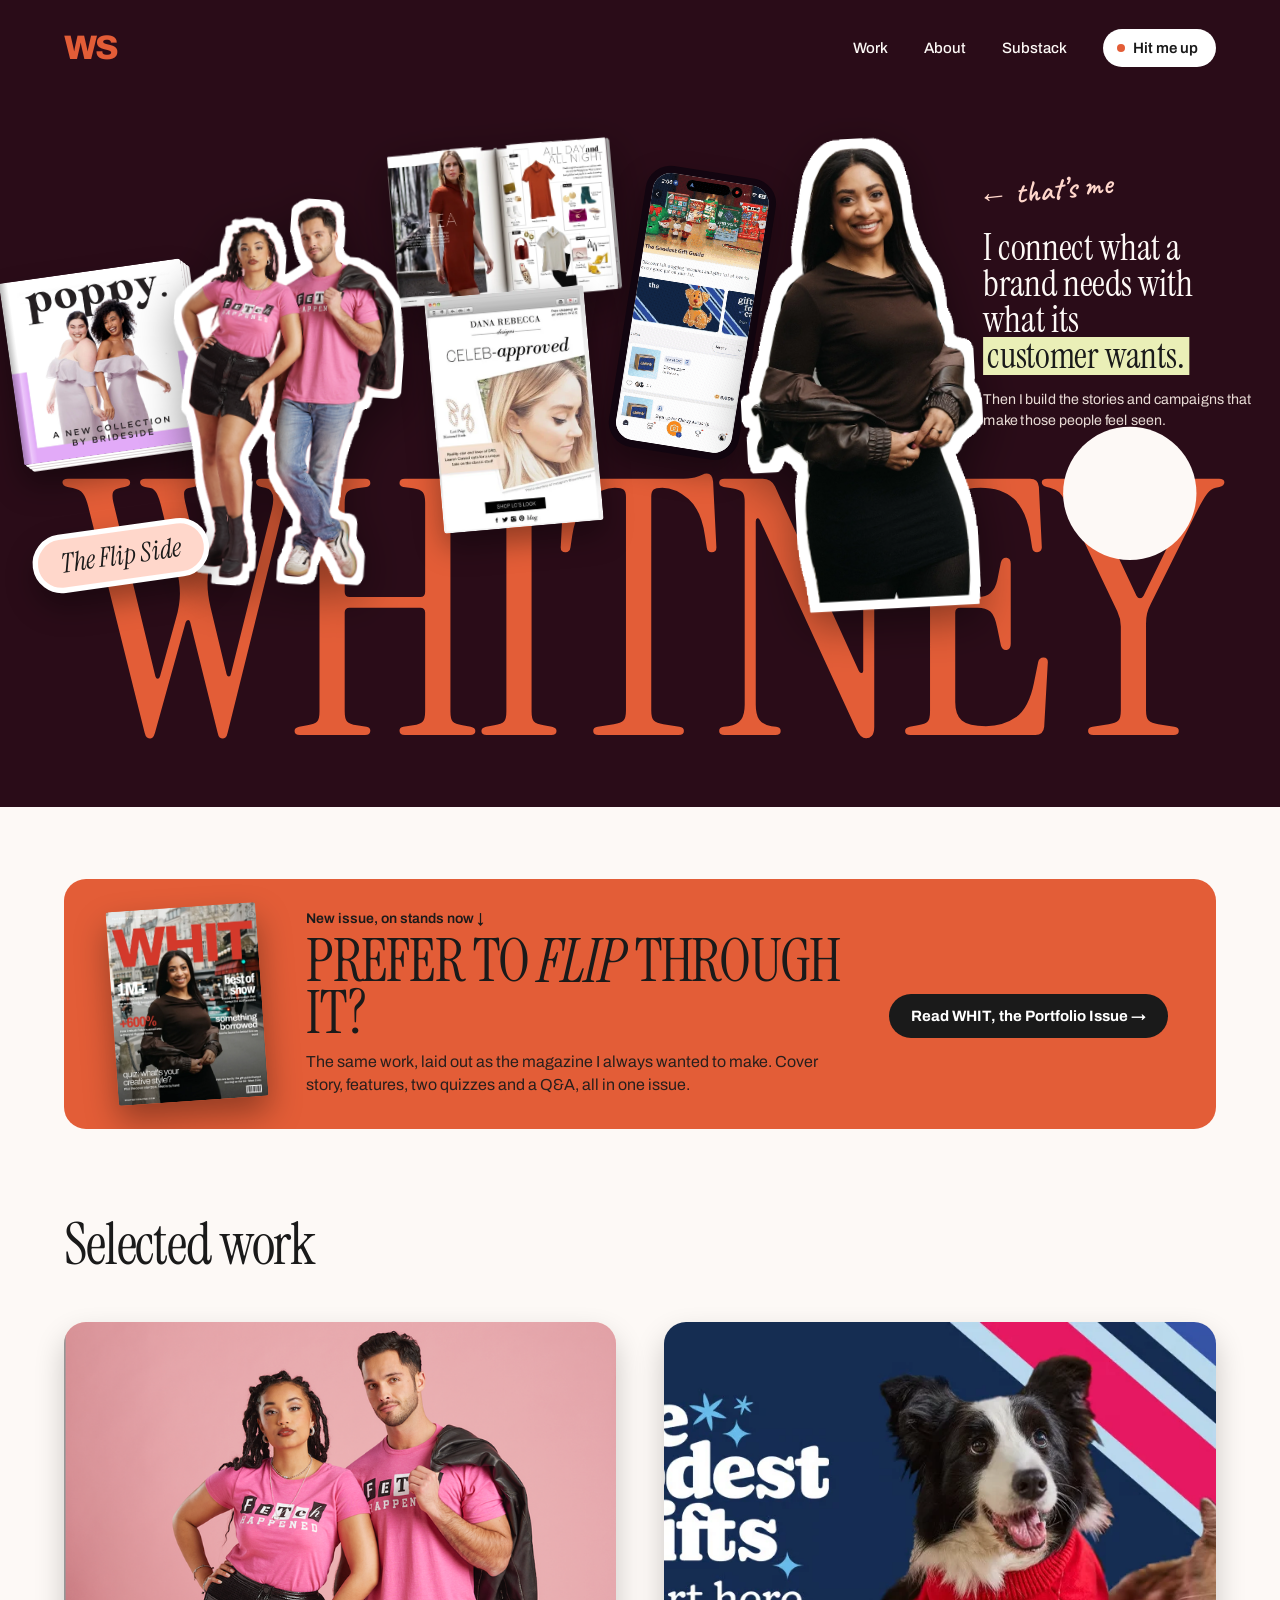
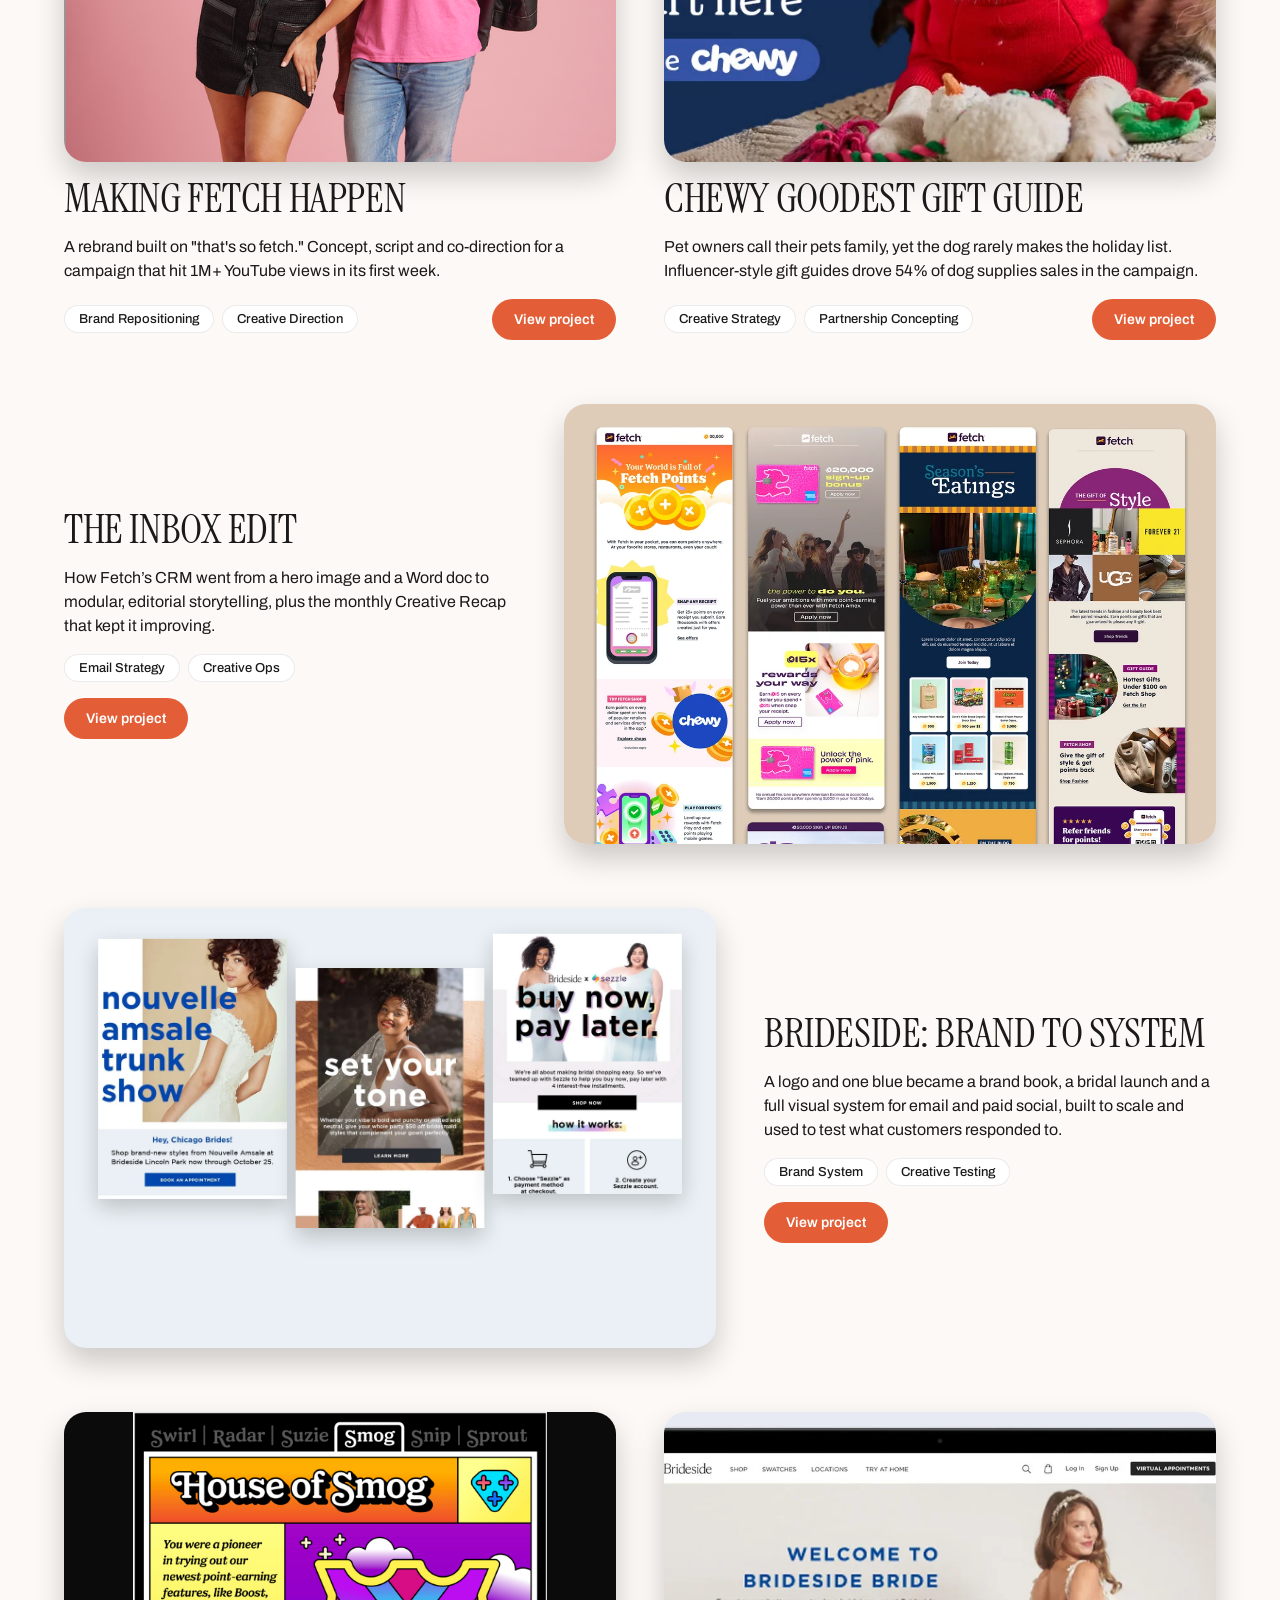
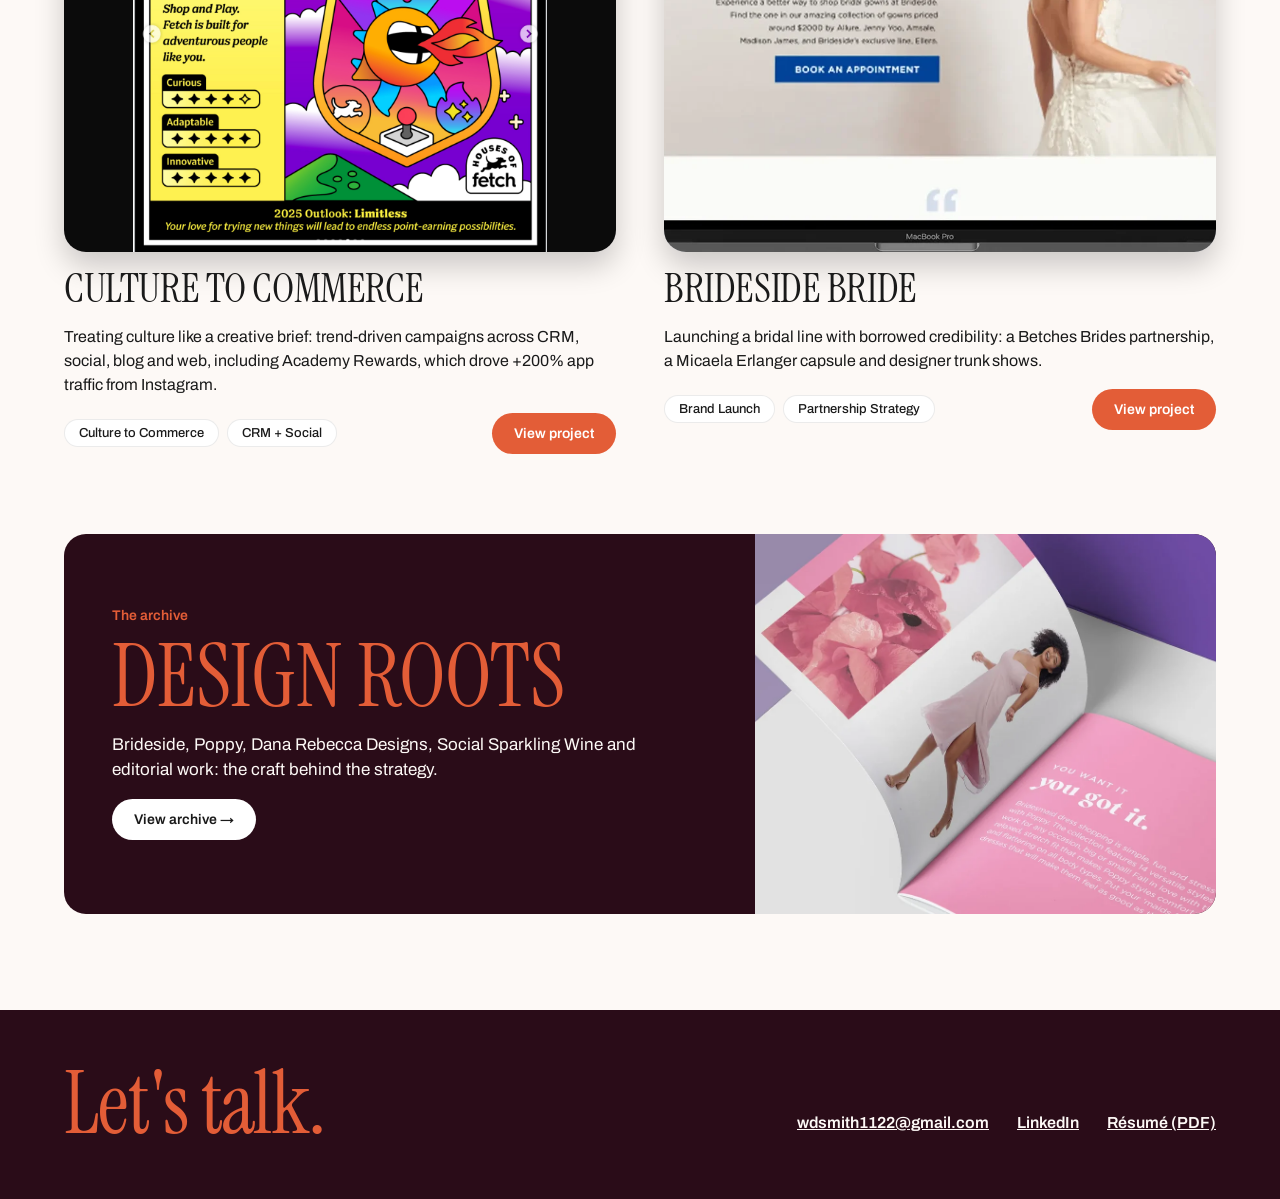
==== commit 0bb612e1: "Highlight 'customer wants' in hero headline Co-Authored-By: Claude Opus 5.5 <noreply@anthropic.com> " ====
--- a/index.html
+++ b/index.html
@@ -115,8 +115,8 @@
 <span class="spin-badge" style="left:1196px;top:372px;width:150px;height:150px" aria-hidden="true"><svg viewBox="0 0 120 120"><defs><path id="sbp" d="M60,60 m-44,0 a44,44 0 1,1 88,0 a44,44 0 1,1 -88,0"/></defs><text textLength="274" lengthAdjust="spacing"><textPath href="#sbp" textLength="274" lengthAdjust="spacing">Creative director &bull; Brand strategist &bull;</textPath></text></svg></span>
 <a href="https://flipsidebywhit.substack.com" target="_blank" rel="noopener" style="left:36px;top:484px;transform:rotate(-8deg);background:var(--pink);color:var(--ox);text-decoration:none;border:6px solid #fff;border-radius:999px;padding:12px 26px;font-family:var(--serif);font-style:italic;font-size:30px;line-height:1;box-shadow:0 16px 32px rgba(0,0,0,.35);white-space:nowrap">The Flip Side</a>
 <div class="hero-tag">
-<span class="t">I connect what a brand needs with what its customer wants.</span>
-<p>Then I build the stories and campaigns that make those people <span class="hl" style="color:var(--ox);white-space:nowrap">feel seen</span>.</p>
+<span class="t">I connect what a brand needs with what its <span class="hl" style="color:var(--ox);white-space:nowrap">customer wants.</span></span>
+<p>Then I build the stories and campaigns that make those people feel seen.</p>
 </div>
 </div>
 </div>
@@ -124,8 +124,8 @@
 
 <div class="wordmark"><h1>Whitney<span class="sr"> Delyse Smith, creative strategist</span></h1></div>
 <div class="tag-flow">
-<span class="t">I connect what a brand needs with what its customer wants.</span>
-<p>Then I build the stories and campaigns that make those people <span class="hl" style="color:var(--ox);white-space:nowrap">feel seen</span>.</p>
+<span class="t">I connect what a brand needs with what its <span class="hl" style="color:var(--ox);white-space:nowrap">customer wants.</span></span>
+<p>Then I build the stories and campaigns that make those people feel seen.</p>
 </div>
 </header>
 
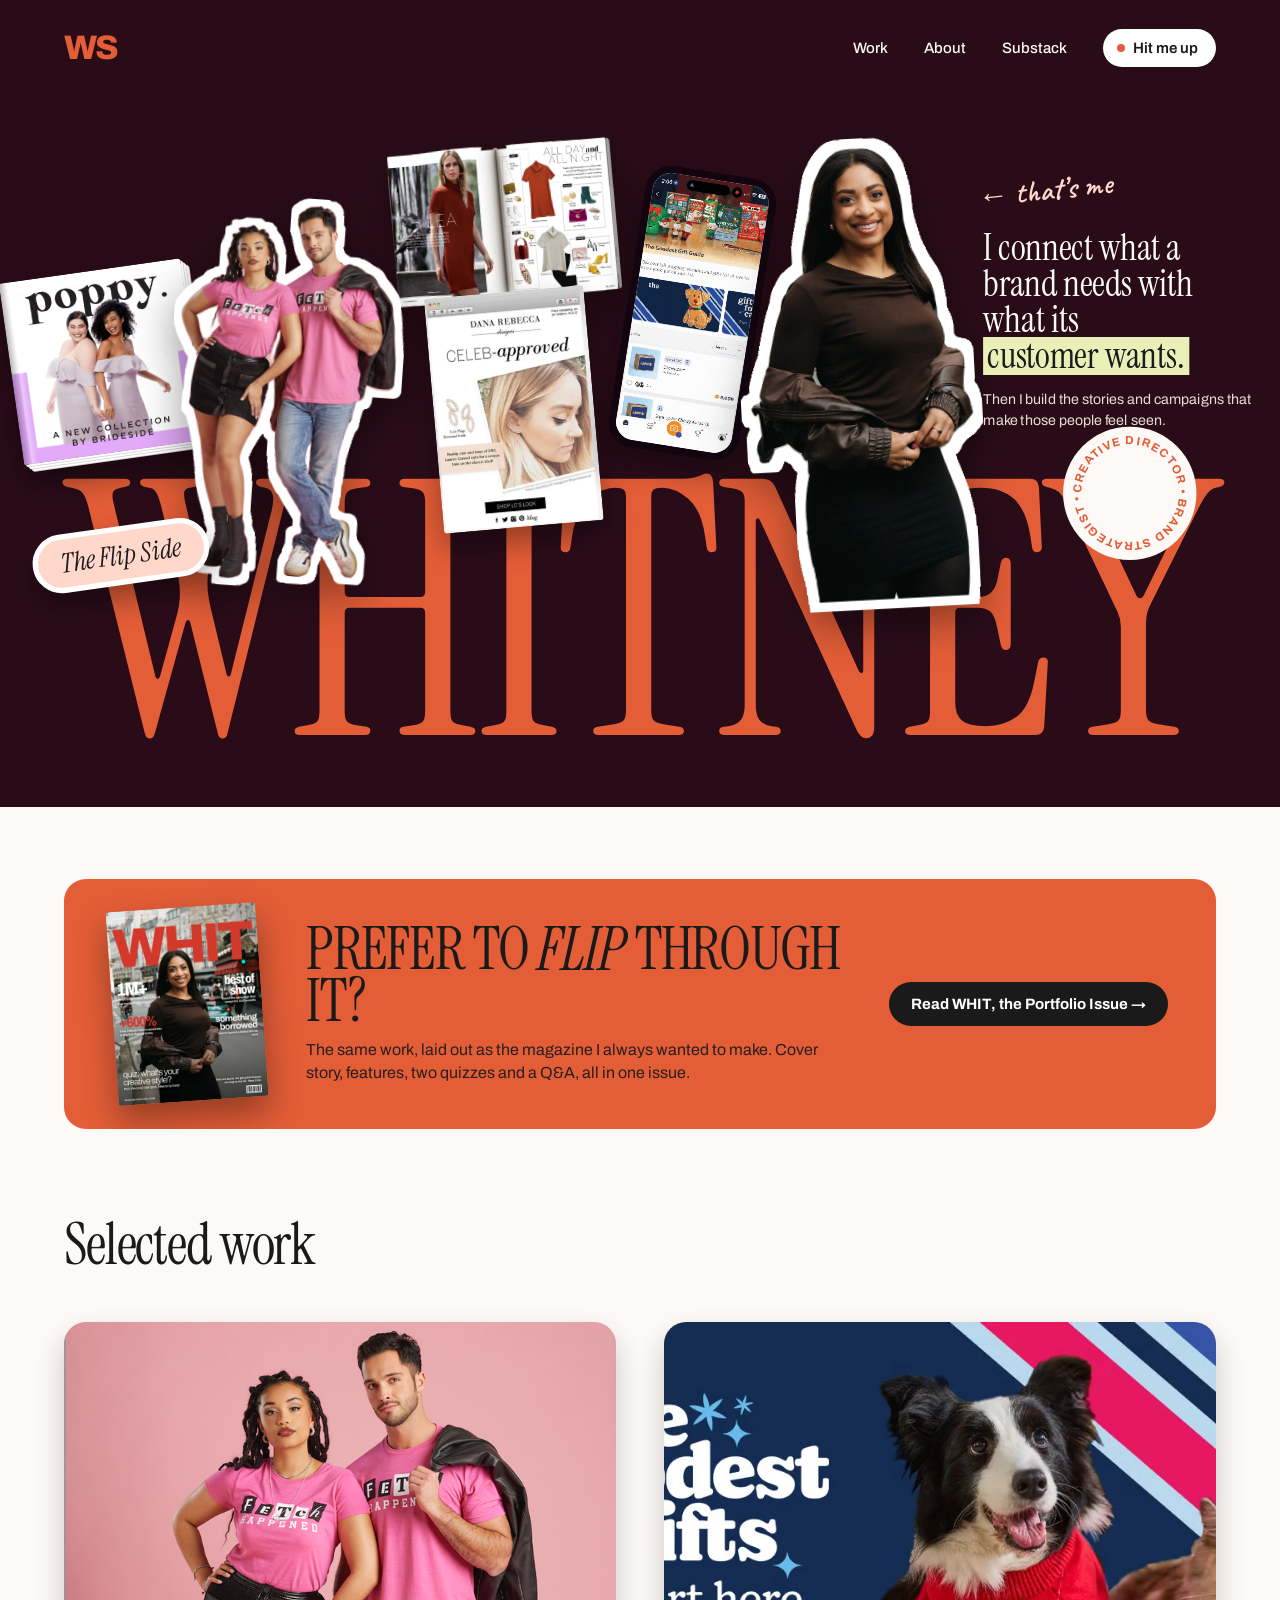
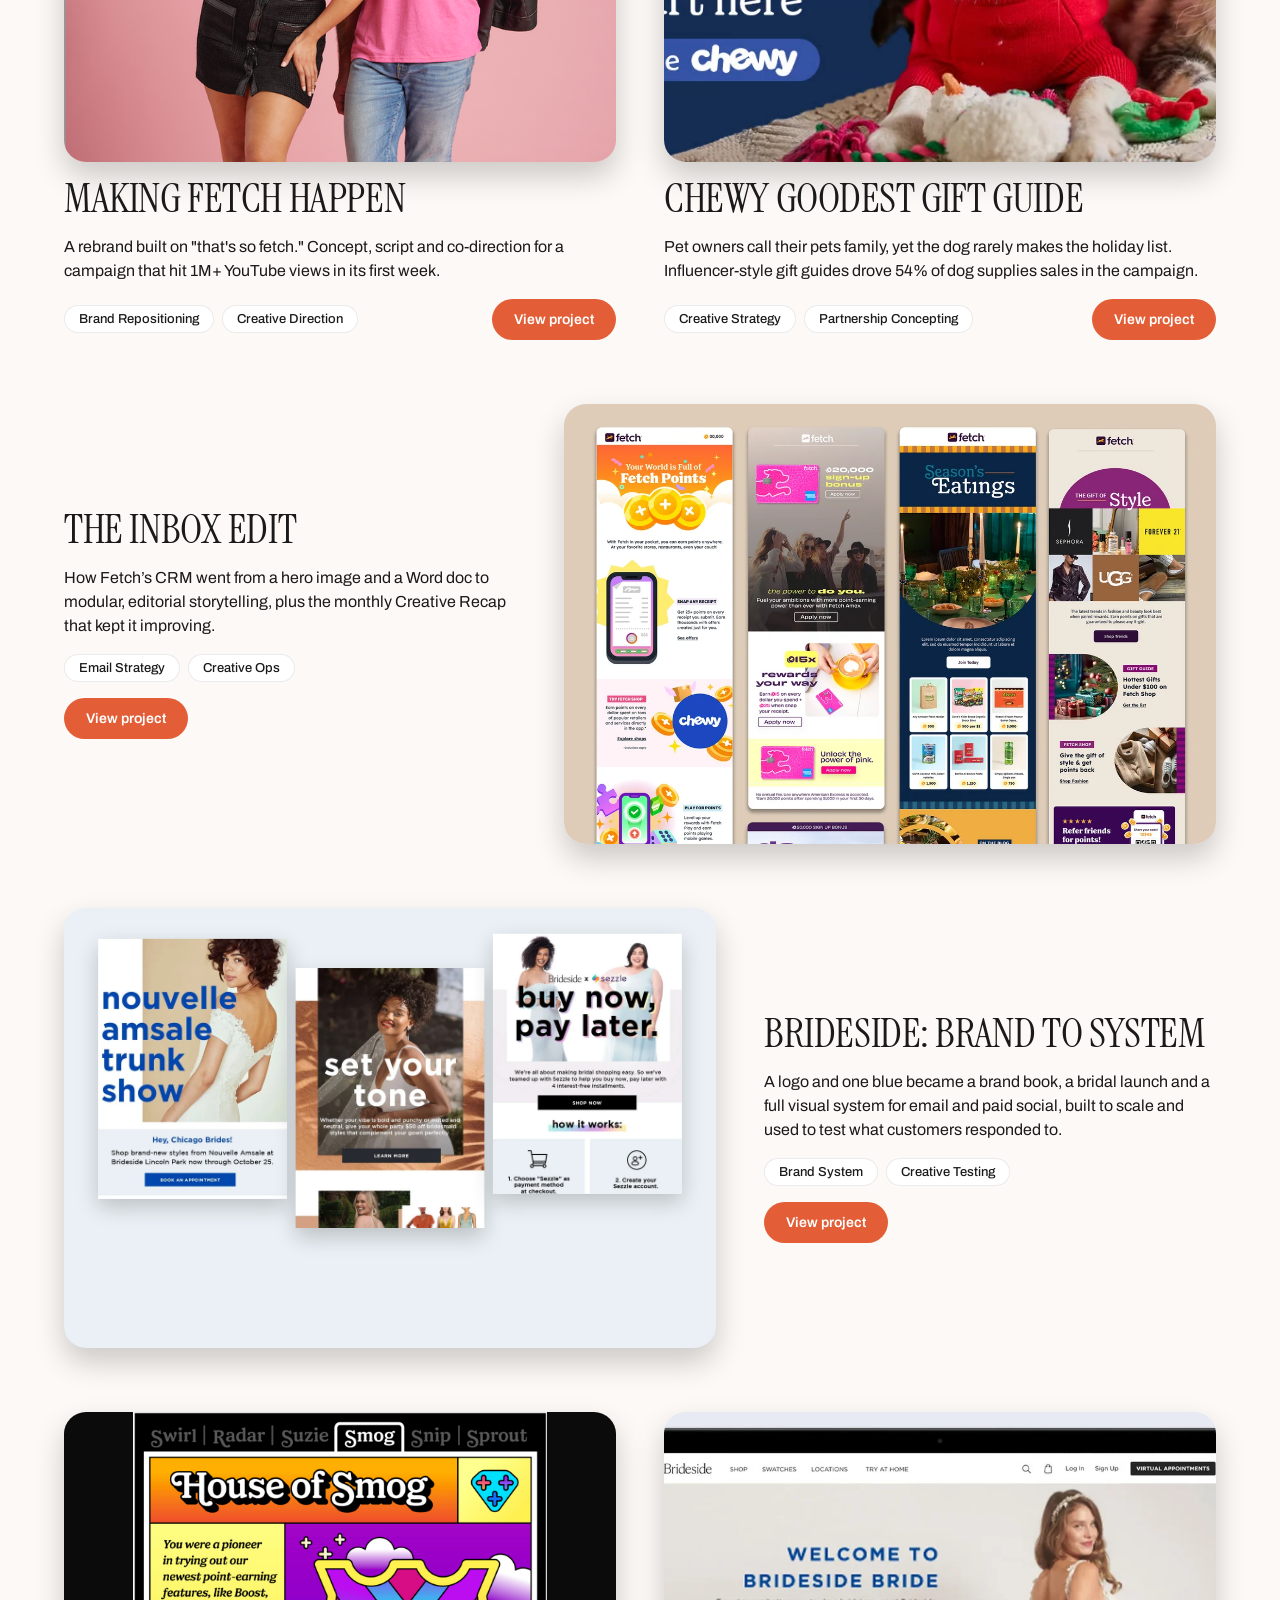
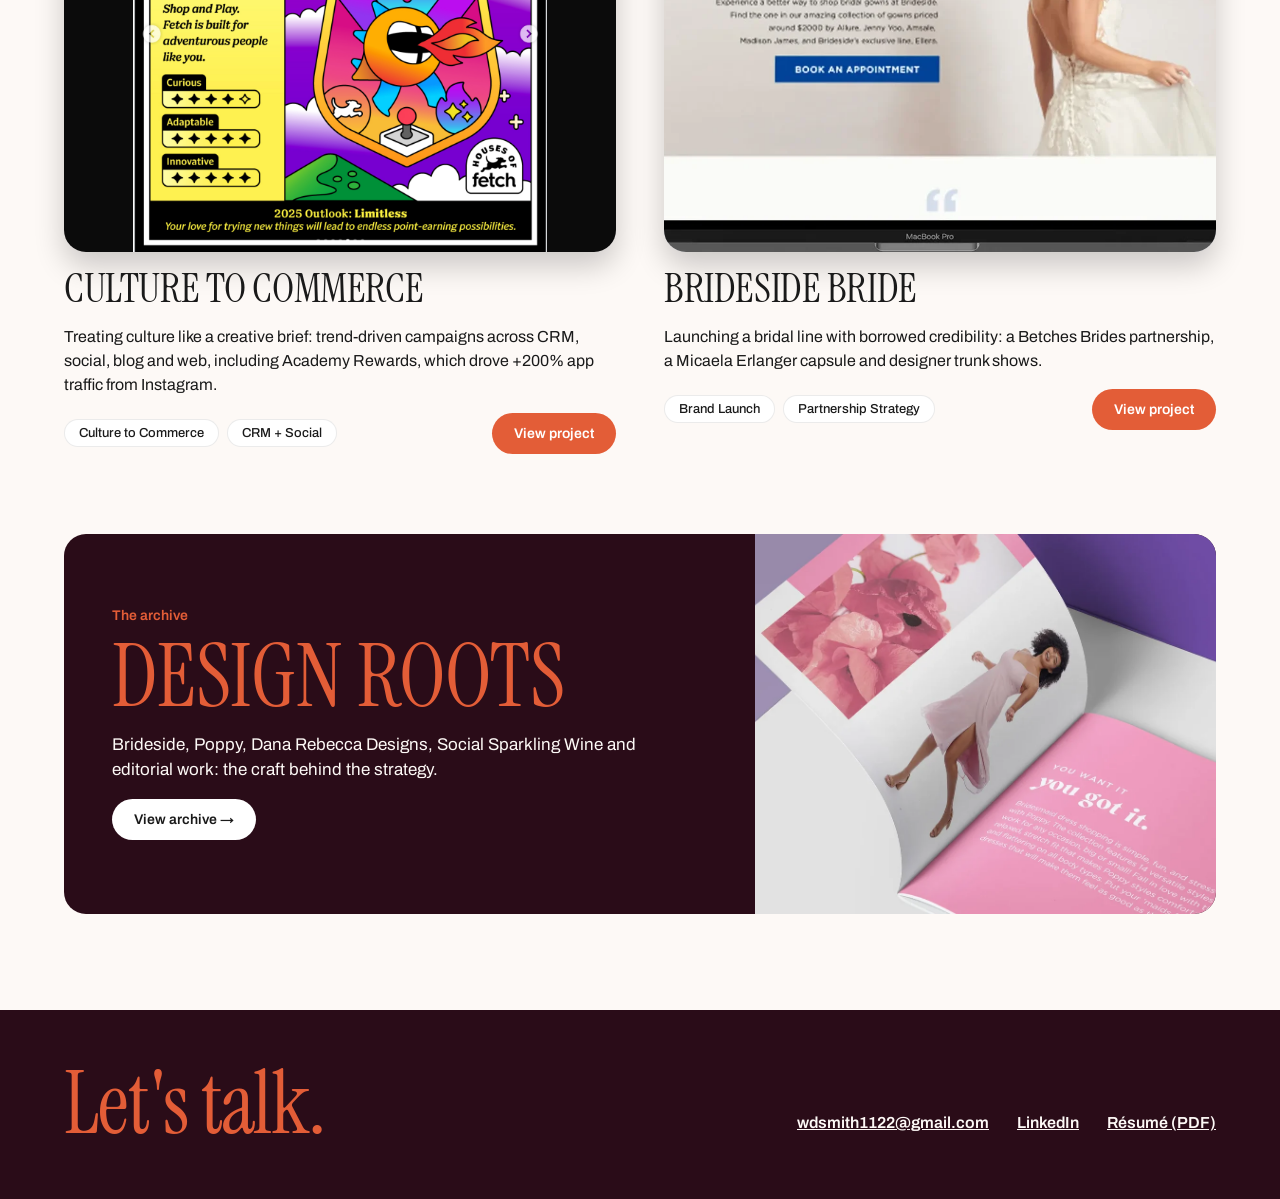
==== commit 6a3c72b8: "Zoey: 'This month's It girl' series kicker; drop ad eyebrow Co-Authored-By: Claude Opus 5.5 <noreply" ====
--- a/index.html
+++ b/index.html
@@ -43,7 +43,7 @@
 .ia-cover{transform:rotate(-4deg);transition:transform .3s;box-shadow:0 16px 32px rgba(0,0,0,.35);border-radius:3px;overflow:hidden}
 .ia-cover img{width:100%;aspect-ratio:680/880;object-fit:cover}
 .ia-txt{display:grid;grid-template-columns:1fr auto;column-gap:40px;row-gap:10px;align-items:end;max-width:none}
-.ia-kick,.ia-h,.ia-p{grid-column:1}.ia-cta{grid-column:2;grid-row:2/4;align-self:center!important}
+.ia-kick,.ia-h,.ia-p{grid-column:1}.ia-cta{grid-column:2;grid-row:1/3;align-self:center!important}
 .ia-kick{color:var(--ox);font-size:14px;font-weight:600}
 .ia-h{font-family:var(--serif);font-weight:400;text-transform:uppercase;font-size:clamp(40px,4.6vw,68px);line-height:.88;letter-spacing:-.02em}
 .ia-h em{font-family:var(--serif);font-weight:400;font-style:italic;letter-spacing:-.01em}
@@ -134,7 +134,6 @@
 <a class="ia" href="/magazine/">
 <div class="ia-cover"><img src="/img/whit-cover.webp" alt="Cover of WHIT, The Portfolio Issue" loading="lazy"></div>
 <div class="ia-txt">
-<span class="ia-kick">New issue, on stands now &darr;</span>
 <span class="ia-h">Prefer to <em>flip</em> through it?</span>
 <span class="ia-p">The same work, laid out as the magazine I always wanted to make. Cover story, features, two quizzes and a Q&amp;A, all in one issue.</span>
 <span class="ia-cta">Read <b>WHIT</b>, the Portfolio Issue &rarr;</span>
